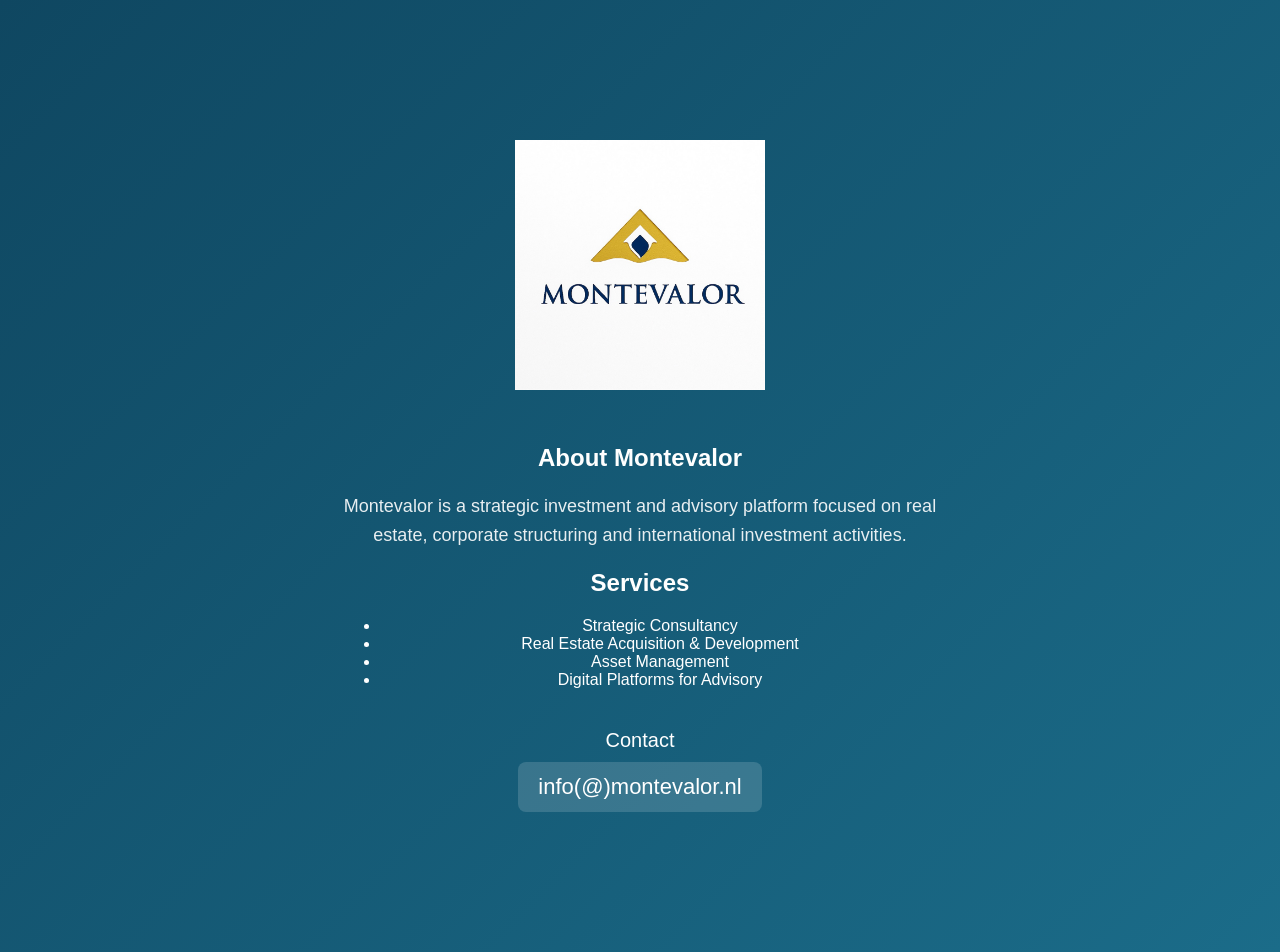
==== index.html @ 17406dfd "Update website content" ====
<!DOCTYPE html>
<html lang="nl">
<head>
    <meta charset="UTF-8">
    <title>Montevalor</title>
    <style>
        body {
            margin: 0;
            padding: 0;
            font-family: "Aptos", Arial, sans-serif;
            background: linear-gradient(135deg, #0F4761, #1B6C89);
            color: white;
            text-align: center;
        }

        .container {
            max-width: 600px;
            margin: 120px auto;
            padding: 20px;
        }

        img {
            max-width: 250px;
            height: auto;
            margin-bottom: 30px;
        }

        h1 {
            font-size: 34px;
            margin-bottom: 10px;
            letter-spacing: 1px;
            font-weight: 300;
        }

        p {
            font-size: 18px;
            line-height: 1.6;
            opacity: 0.9;
        }

        .contact {
            margin-top: 40px;
            font-size: 20px;
            font-weight: 500;
        }

        .email-box {
            margin-top: 10px;
            font-size: 22px;
            background: rgba(255,255,255,0.15);
            padding: 12px 20px;
            display: inline-block;
            border-radius: 8px;
        }

        @media (max-width: 500px) {
            .container { margin: 60px 20px; }
            h1 { font-size: 26px; }
            p { font-size: 16px; }
        }
    </style>
</head>
<body>

    <div class="container">

        <!-- Logo -->
        <img src="logo.jpg" alt="Montevalor logo">

        <!-- Titel -->
        <h2>About Montevalor</h2>
<p>
Montevalor is a strategic investment and advisory platform focused on
real estate, corporate structuring and international investment activities.
</p>

<h2>Services</h2>
<ul>
<li>Strategic Consultancy</li>
<li>Real Estate Acquisition & Development</li>
<li>Asset Management</li>
<li>Digital Platforms for Advisory</li>
</ul>
        <!-- Contact -->
        <div class="contact">Contact</div>
        <div class="email-box">info(@)montevalor.nl</div>

    </div>

</body>
</html>
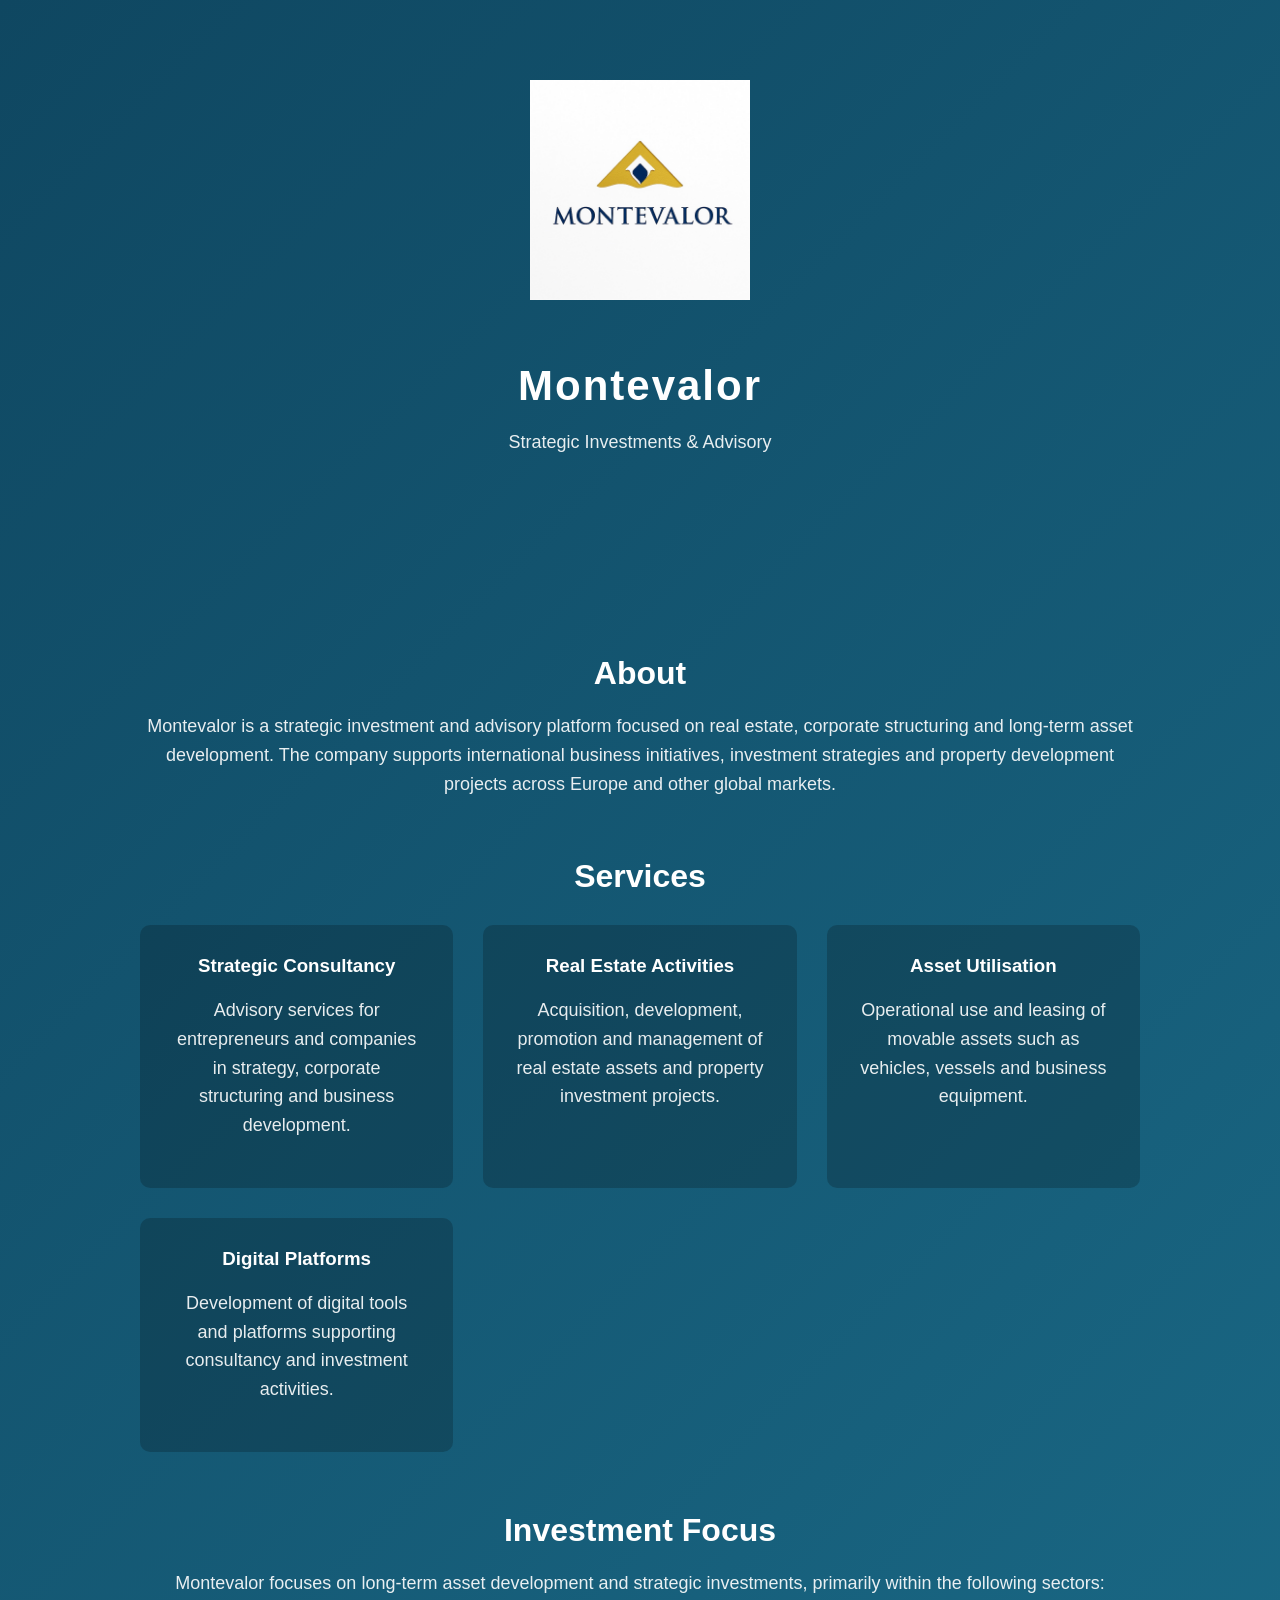
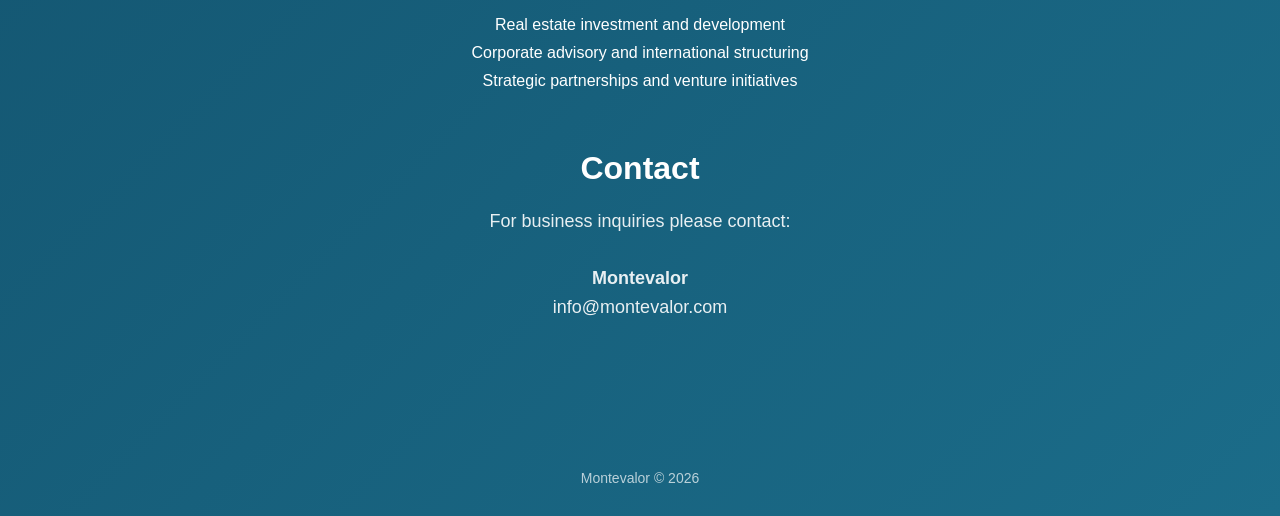
==== commit 7f87f777: "Update new index" ====
--- a/index.html
+++ b/index.html
@@ -1,94 +1,220 @@
 <!DOCTYPE html>
-<html lang="nl">
+<html lang="en">
+
 <head>
-    <meta charset="UTF-8">
-    <title>Montevalor</title>
-    <style>
-        body {
-            margin: 0;
-            padding: 0;
-            font-family: "Aptos", Arial, sans-serif;
-            background: linear-gradient(135deg, #0F4761, #1B6C89);
-            color: white;
-            text-align: center;
-        }
-
-        .container {
-            max-width: 600px;
-            margin: 120px auto;
-            padding: 20px;
-        }
-
-        img {
-            max-width: 250px;
-            height: auto;
-            margin-bottom: 30px;
-        }
-
-        h1 {
-            font-size: 34px;
-            margin-bottom: 10px;
-            letter-spacing: 1px;
-            font-weight: 300;
-        }
-
-        p {
-            font-size: 18px;
-            line-height: 1.6;
-            opacity: 0.9;
-        }
-
-        .contact {
-            margin-top: 40px;
-            font-size: 20px;
-            font-weight: 500;
-        }
-
-        .email-box {
-            margin-top: 10px;
-            font-size: 22px;
-            background: rgba(255,255,255,0.15);
-            padding: 12px 20px;
-            display: inline-block;
-            border-radius: 8px;
-        }
-
-        @media (max-width: 500px) {
-            .container { margin: 60px 20px; }
-            h1 { font-size: 26px; }
-            p { font-size: 16px; }
-        }
-    </style>
+
+<meta charset="UTF-8">
+<meta name="viewport" content="width=device-width, initial-scale=1.0">
+
+<title>Montevalor</title>
+
+<style>
+
+body{
+margin:0;
+font-family:Arial, Helvetica, sans-serif;
+background:linear-gradient(135deg,#0f4761,#1B6C89);
+color:white;
+text-align:center;
+}
+
+header{
+padding:80px 20px;
+}
+
+.logo{
+max-width:220px;
+height:auto;
+margin-bottom:30px;
+}
+
+.container{
+max-width:1000px;
+margin:auto;
+padding:40px 20px;
+}
+
+h1{
+font-size:42px;
+margin-bottom:10px;
+letter-spacing:2px;
+}
+
+h2{
+margin-top:60px;
+margin-bottom:20px;
+font-size:32px;
+color:#ffffff;
+}
+
+p{
+font-size:18px;
+line-height:1.6;
+opacity:0.9;
+}
+
+.services{
+display:grid;
+grid-template-columns:repeat(auto-fit,minmax(250px,1fr));
+gap:30px;
+margin-top:30px;
+}
+
+.card{
+background:rgba(0,0,0,0.2);
+padding:30px;
+border-radius:10px;
+}
+
+.card h3{
+margin-top:0;
+}
+
+ul{
+list-style:none;
+padding:0;
+}
+
+li{
+margin-bottom:10px;
+}
+
+footer{
+margin-top:60px;
+padding:30px;
+font-size:14px;
+opacity:0.7;
+}
+
+</style>
+
 </head>
+
 <body>
 
-    <div class="container">
-
-        <!-- Logo -->
-        <img src="logo.jpg" alt="Montevalor logo">
-
-        <!-- Titel -->
-        <h2>About Montevalor</h2>
-<p>
+
+<header>
+
+<img src="logo.jpg" alt="Montevalor strategic investment advisory logo" class="logo">
+
+<h1>Montevalor</h1>
+
+<p>
+Strategic Investments & Advisory
+</p>
+
+</header>
+
+
+
+<div class="container">
+
+
+<h2>About</h2>
+
+<p>
+
 Montevalor is a strategic investment and advisory platform focused on
-real estate, corporate structuring and international investment activities.
-</p>
+real estate, corporate structuring and long-term asset development.
+
+The company supports international business initiatives,
+investment strategies and property development projects
+across Europe and other global markets.
+
+</p>
+
+
 
 <h2>Services</h2>
+
+<div class="services">
+
+<div class="card">
+<h3>Strategic Consultancy</h3>
+<p>
+Advisory services for entrepreneurs and companies
+in strategy, corporate structuring and business development.
+</p>
+</div>
+
+<div class="card">
+<h3>Real Estate Activities</h3>
+<p>
+Acquisition, development, promotion and management
+of real estate assets and property investment projects.
+</p>
+</div>
+
+<div class="card">
+<h3>Asset Utilisation</h3>
+<p>
+Operational use and leasing of movable assets such as
+vehicles, vessels and business equipment.
+</p>
+</div>
+
+<div class="card">
+<h3>Digital Platforms</h3>
+<p>
+Development of digital tools and platforms supporting
+consultancy and investment activities.
+</p>
+</div>
+
+</div>
+
+
+
+<h2>Investment Focus</h2>
+
+<p>
+Montevalor focuses on long-term asset development and strategic investments,
+primarily within the following sectors:
+</p>
+
 <ul>
-<li>Strategic Consultancy</li>
-<li>Real Estate Acquisition & Development</li>
-<li>Asset Management</li>
-<li>Digital Platforms for Advisory</li>
+
+<li>Real estate investment and development</li>
+
+<li>Corporate advisory and international structuring</li>
+
+<li>Strategic partnerships and venture initiatives</li>
+
 </ul>
-        <!-- Contact -->
-        <div class="contact">Contact</div>
-        <div class="email-box">info(@)montevalor.nl</div>
-
-    </div>
+
+
+
+<h2>Contact</h2>
+
+<p>
+
+For business inquiries please contact:
+
+<br><br>
+
+<strong>Montevalor</strong>
+
+<br>
+
+info@montevalor.com
+
+</p>
+
+
+</div>
+
+
+<footer>
+
+Montevalor © 2026
+
+</footer>
+
 
 </body>
+
 </html>
 
 
 
+
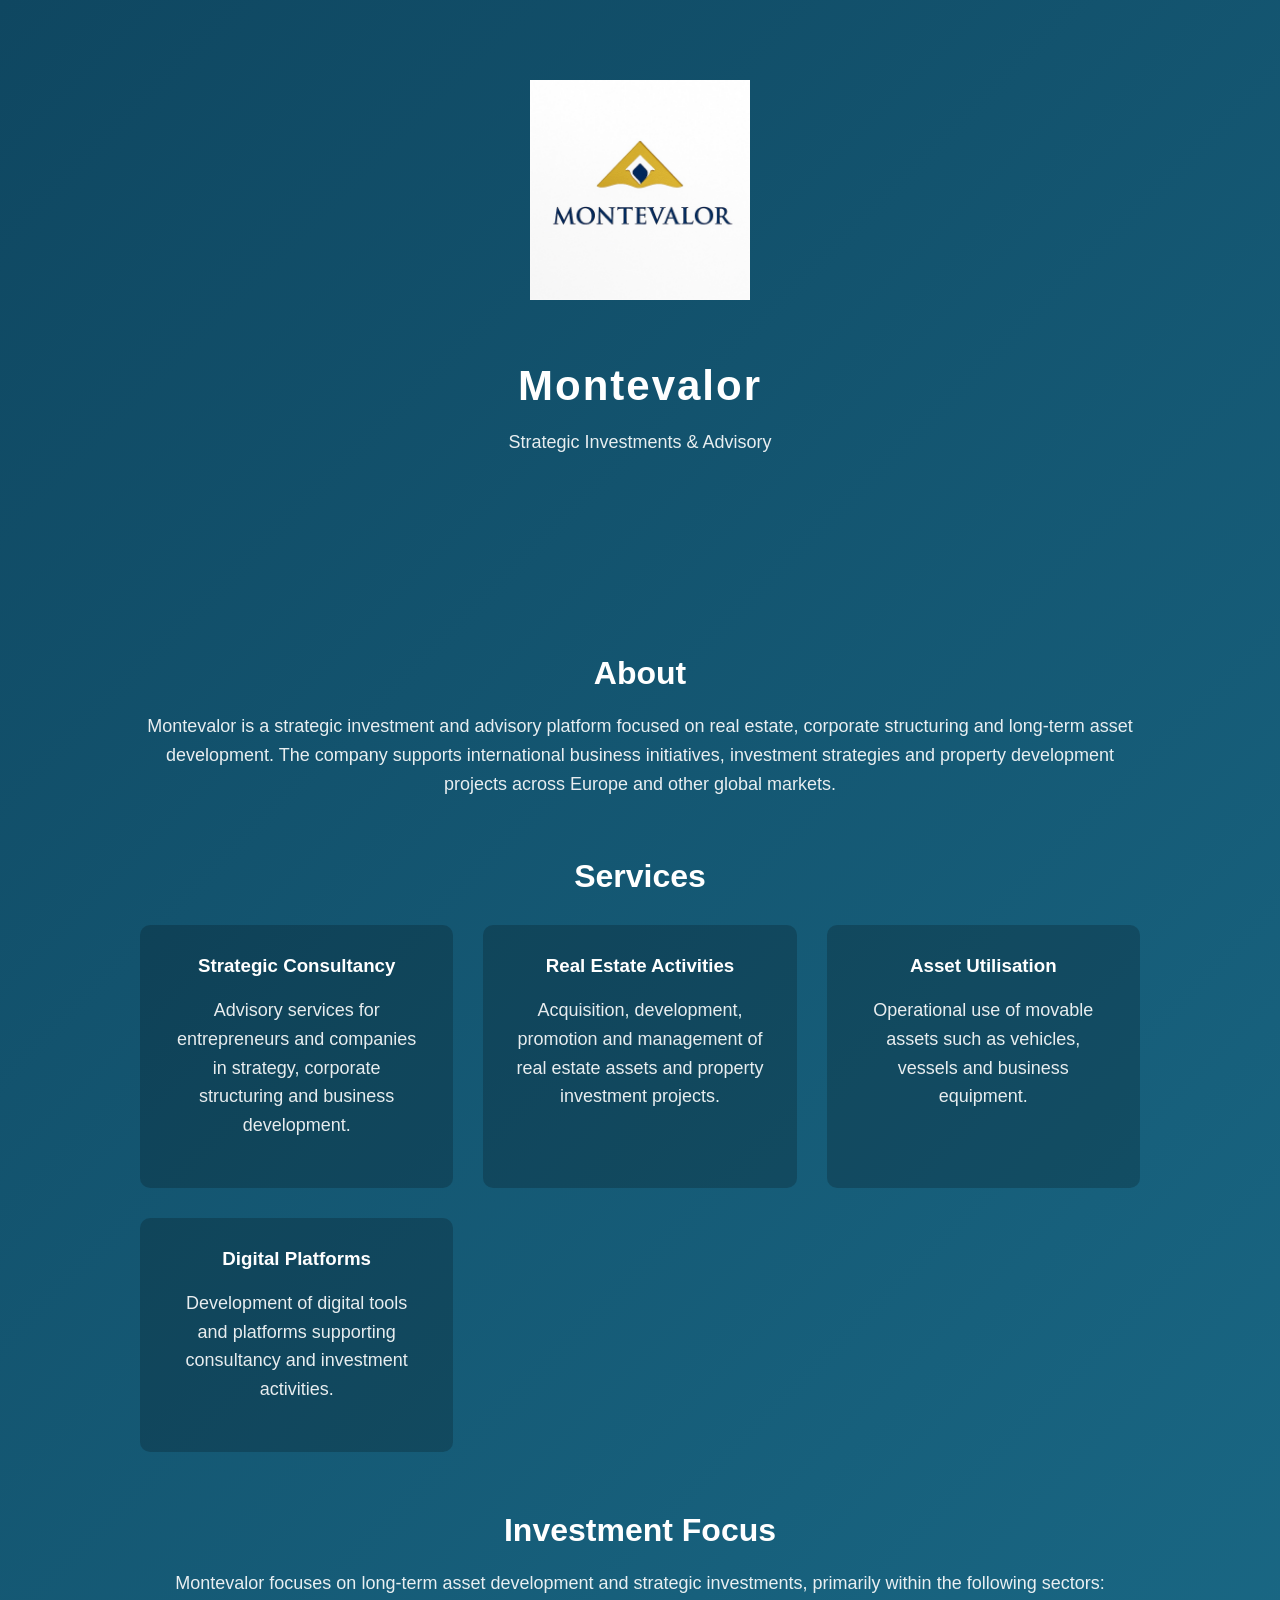
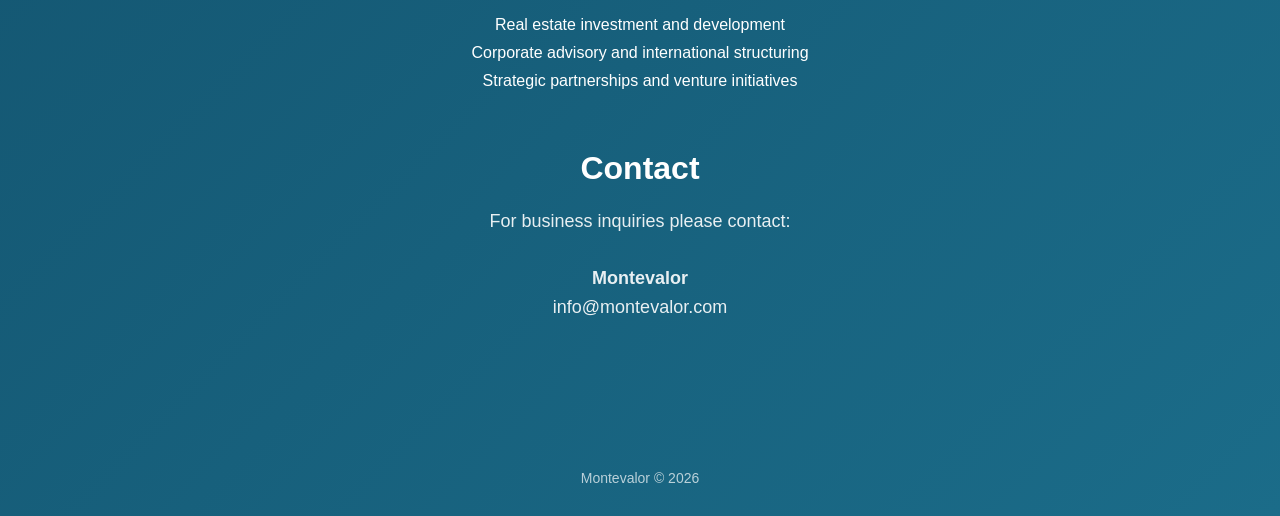
==== commit f2dbee0c: "Update index.html" ====
--- a/index.html
+++ b/index.html
@@ -148,7 +148,7 @@
 <div class="card">
 <h3>Asset Utilisation</h3>
 <p>
-Operational use and leasing of movable assets such as
+Operational use of movable assets such as
 vehicles, vessels and business equipment.
 </p>
 </div>
@@ -218,3 +218,4 @@
 
 
 
+
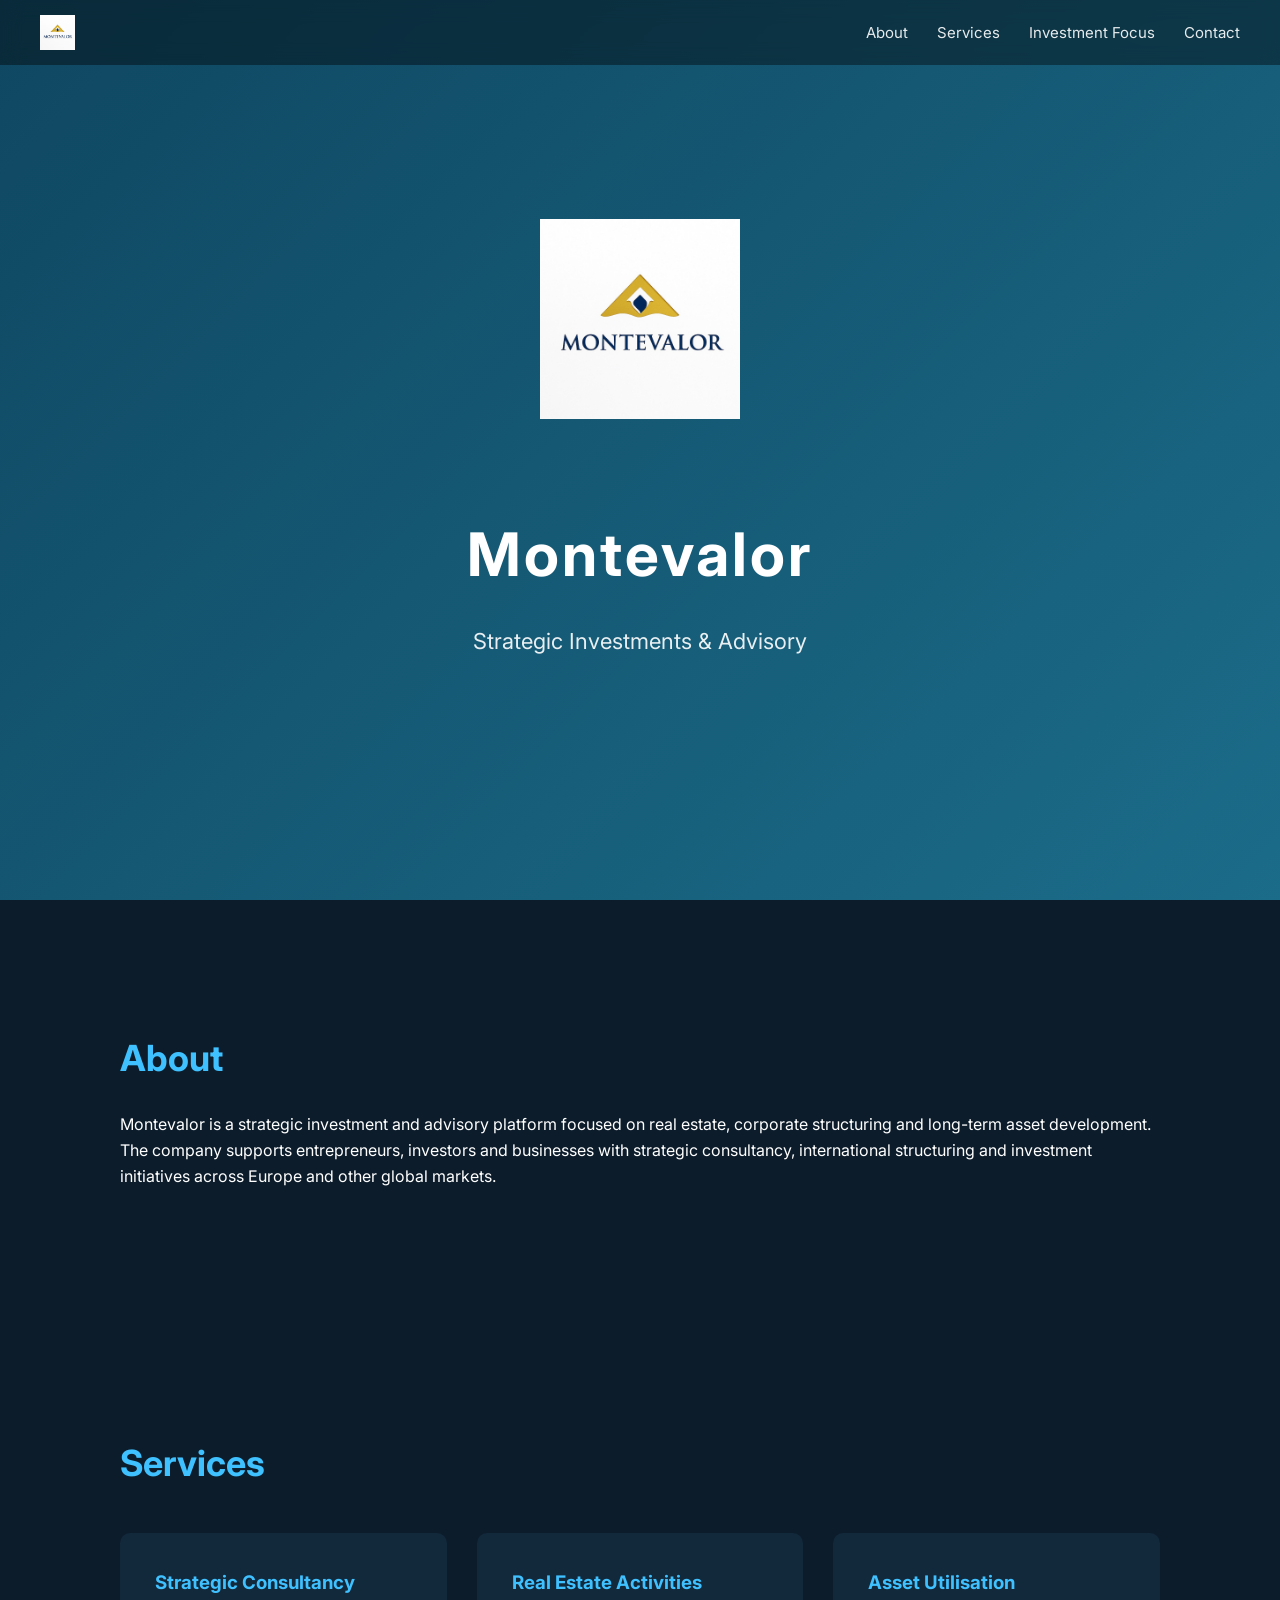
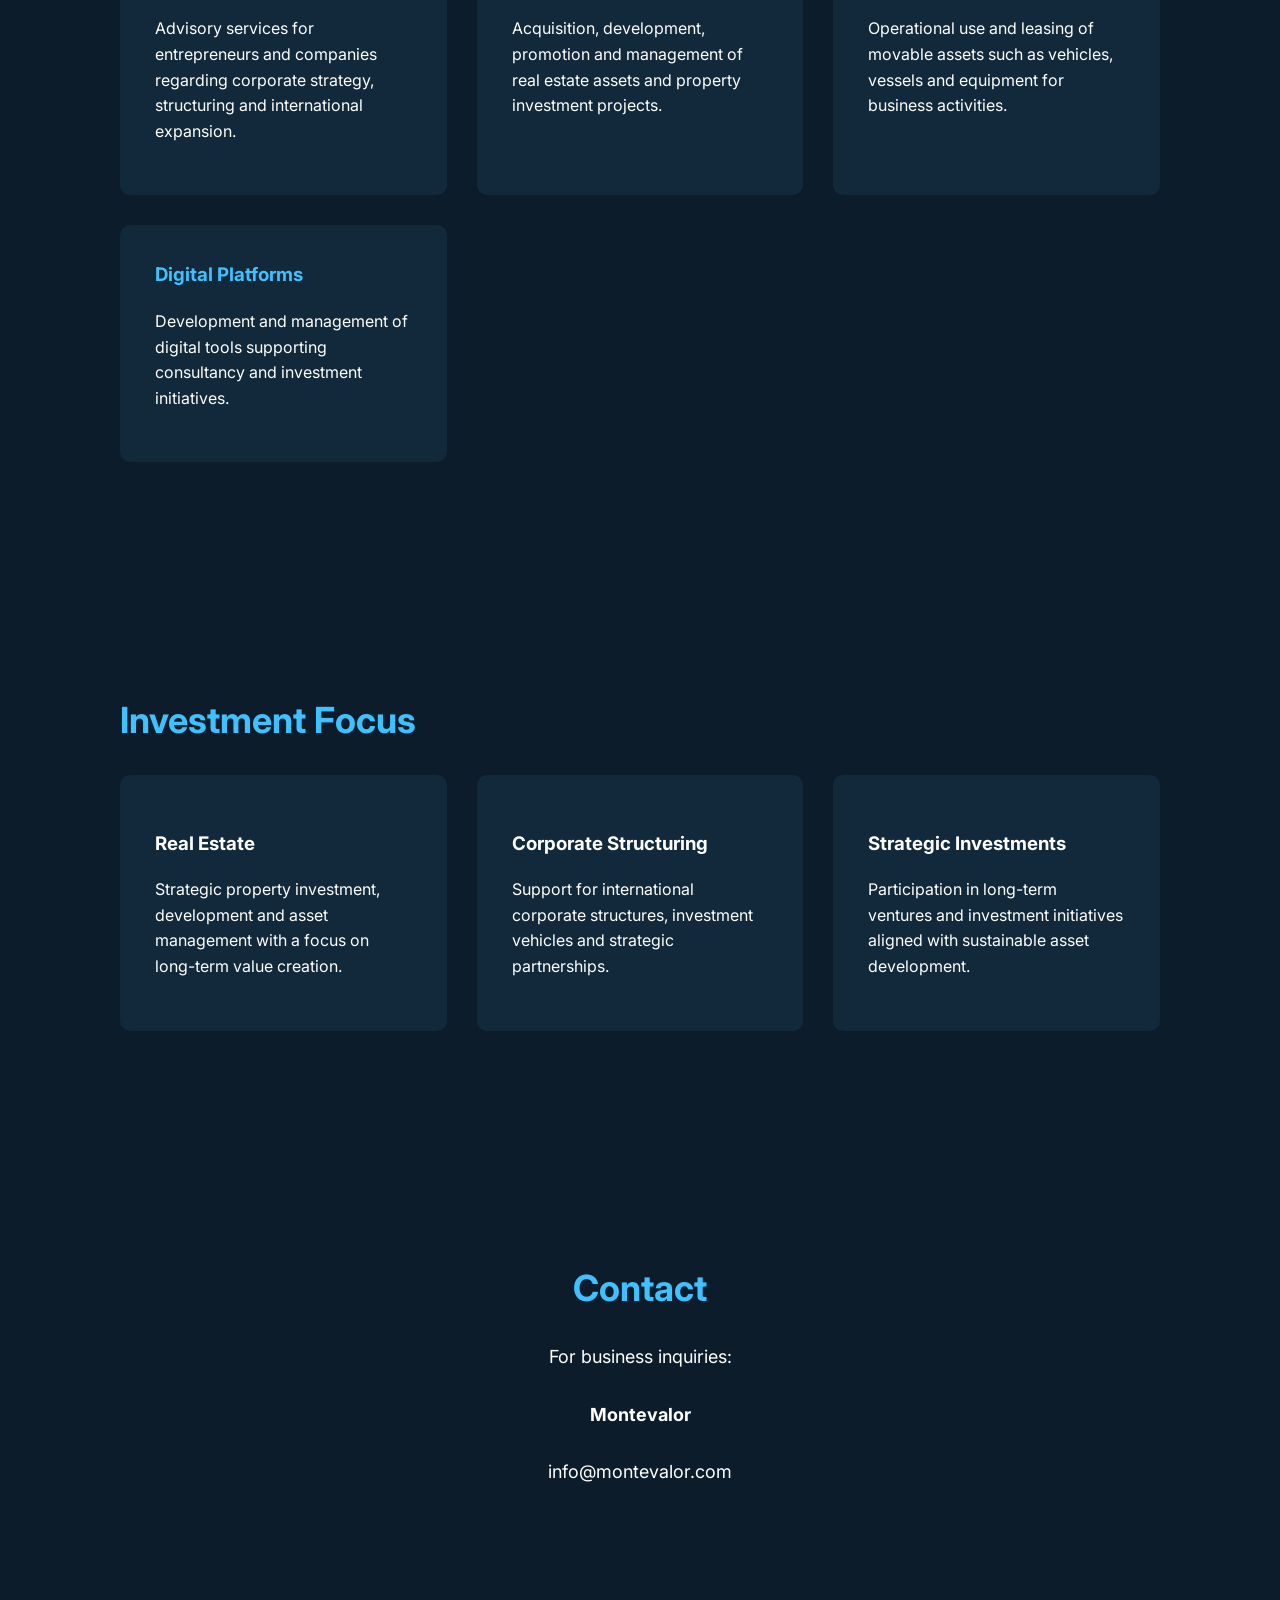
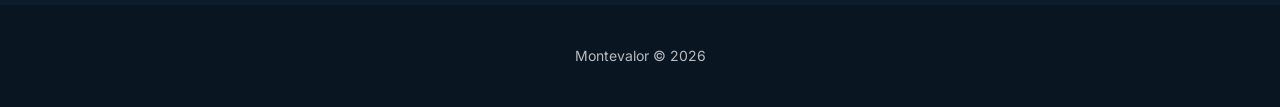
==== commit 006257ef: "Update index.html" ====
--- a/index.html
+++ b/index.html
@@ -1,3 +1,4 @@
+<!DOCTYPE html>
 <!DOCTYPE html>
 <html lang="en">
 
@@ -8,84 +9,137 @@
 
 <title>Montevalor</title>
 
+<link href="https://fonts.googleapis.com/css2?family=Inter:wght@300;400;600&display=swap" rel="stylesheet">
+
 <style>
+
+*{
+box-sizing:border-box;
+}
 
 body{
 margin:0;
-font-family:Arial, Helvetica, sans-serif;
+font-family:'Inter',sans-serif;
+background:#0c1c2b;
+color:white;
+line-height:1.6;
+}
+
+nav{
+position:fixed;
+width:100%;
+background:rgba(0,0,0,0.4);
+backdrop-filter:blur(10px);
+padding:15px 40px;
+display:flex;
+justify-content:space-between;
+align-items:center;
+z-index:10;
+}
+
+nav a{
+color:white;
+text-decoration:none;
+margin-left:25px;
+font-size:15px;
+opacity:0.9;
+}
+
+nav a:hover{
+opacity:1;
+}
+
+.logo-nav{
+height:35px;
+}
+
+.hero{
+height:100vh;
+display:flex;
+align-items:center;
+justify-content:center;
+text-align:center;
+padding:40px;
 background:linear-gradient(135deg,#0f4761,#1B6C89);
-color:white;
-text-align:center;
-}
-
-header{
-padding:80px 20px;
-}
-
-.logo{
-max-width:220px;
-height:auto;
-margin-bottom:30px;
+}
+
+.hero h1{
+font-size:60px;
+margin-bottom:15px;
+letter-spacing:3px;
+}
+
+.hero p{
+font-size:22px;
+opacity:0.9;
 }
 
 .container{
-max-width:1000px;
+max-width:1100px;
 margin:auto;
-padding:40px 20px;
-}
-
-h1{
-font-size:42px;
-margin-bottom:10px;
-letter-spacing:2px;
+padding:100px 30px;
 }
 
 h2{
-margin-top:60px;
-margin-bottom:20px;
-font-size:32px;
-color:#ffffff;
-}
-
-p{
-font-size:18px;
-line-height:1.6;
-opacity:0.9;
+font-size:36px;
+margin-bottom:25px;
+color:#3fc1ff;
 }
 
 .services{
 display:grid;
 grid-template-columns:repeat(auto-fit,minmax(250px,1fr));
 gap:30px;
-margin-top:30px;
+margin-top:40px;
 }
 
 .card{
-background:rgba(0,0,0,0.2);
-padding:30px;
+background:#12283b;
+padding:35px;
 border-radius:10px;
+transition:0.3s;
+}
+
+.card:hover{
+transform:translateY(-5px);
+background:#16344c;
 }
 
 .card h3{
 margin-top:0;
-}
-
-ul{
-list-style:none;
-padding:0;
-}
-
-li{
-margin-bottom:10px;
+color:#3fc1ff;
+}
+
+.focus{
+display:grid;
+grid-template-columns:repeat(auto-fit,minmax(300px,1fr));
+gap:30px;
+}
+
+.focus-box{
+background:#12283b;
+padding:35px;
+border-radius:10px;
 }
 
 footer{
-margin-top:60px;
-padding:30px;
+background:#08131c;
+text-align:center;
+padding:40px;
 font-size:14px;
 opacity:0.7;
 }
 
+.contact{
+text-align:center;
+font-size:18px;
+}
+
+.logo-center{
+max-width:200px;
+margin-bottom:30px;
+}
+
 </style>
 
 </head>
@@ -93,37 +147,60 @@
 <body>
 
 
-<header>
-
-<img src="logo.jpg" alt="Montevalor strategic investment advisory logo" class="logo">
+
+<nav>
+
+<img src="logo.jpg" class="logo-nav">
+
+<div>
+
+<a href="#about">About</a>
+<a href="#services">Services</a>
+<a href="#focus">Investment Focus</a>
+<a href="#contact">Contact</a>
+
+</div>
+
+</nav>
+
+
+
+<section class="hero">
+
+<div>
+
+<img src="logo.jpg" alt="Montevalor logo" class="logo-center">
 
 <h1>Montevalor</h1>
 
-<p>
-Strategic Investments & Advisory
-</p>
-
-</header>
-
-
-
-<div class="container">
-
+<p>Strategic Investments & Advisory</p>
+
+</div>
+
+</section>
+
+
+
+<section id="about" class="container">
 
 <h2>About</h2>
 
 <p>
 
-Montevalor is a strategic investment and advisory platform focused on
-real estate, corporate structuring and long-term asset development.
-
-The company supports international business initiatives,
-investment strategies and property development projects
-across Europe and other global markets.
-
-</p>
-
-
+Montevalor is a strategic investment and advisory platform focused on real estate,
+corporate structuring and long-term asset development.
+
+The company supports entrepreneurs, investors and businesses with strategic
+consultancy, international structuring and investment initiatives across Europe
+and other global markets.
+
+</p>
+
+</section>
+
+
+
+<section id="services" class="container">
 
 <h2>Services</h2>
 
@@ -132,8 +209,8 @@
 <div class="card">
 <h3>Strategic Consultancy</h3>
 <p>
-Advisory services for entrepreneurs and companies
-in strategy, corporate structuring and business development.
+Advisory services for entrepreneurs and companies regarding
+corporate strategy, structuring and international expansion.
 </p>
 </div>
 
@@ -148,60 +225,81 @@
 <div class="card">
 <h3>Asset Utilisation</h3>
 <p>
-Operational use of movable assets such as
-vehicles, vessels and business equipment.
+Operational use and leasing of movable assets such as
+vehicles, vessels and equipment for business activities.
 </p>
 </div>
 
 <div class="card">
 <h3>Digital Platforms</h3>
 <p>
-Development of digital tools and platforms supporting
-consultancy and investment activities.
-</p>
-</div>
-
-</div>
-
-
+Development and management of digital tools supporting
+consultancy and investment initiatives.
+</p>
+</div>
+
+</div>
+
+</section>
+
+
+
+<section id="focus" class="container">
 
 <h2>Investment Focus</h2>
 
-<p>
-Montevalor focuses on long-term asset development and strategic investments,
-primarily within the following sectors:
-</p>
-
-<ul>
-
-<li>Real estate investment and development</li>
-
-<li>Corporate advisory and international structuring</li>
-
-<li>Strategic partnerships and venture initiatives</li>
-
-</ul>
-
-
+<div class="focus">
+
+<div class="focus-box">
+<h3>Real Estate</h3>
+<p>
+Strategic property investment, development and asset management
+with a focus on long-term value creation.
+</p>
+</div>
+
+<div class="focus-box">
+<h3>Corporate Structuring</h3>
+<p>
+Support for international corporate structures,
+investment vehicles and strategic partnerships.
+</p>
+</div>
+
+<div class="focus-box">
+<h3>Strategic Investments</h3>
+<p>
+Participation in long-term ventures and investment initiatives
+aligned with sustainable asset development.
+</p>
+</div>
+
+</div>
+
+</section>
+
+
+
+<section id="contact" class="container contact">
 
 <h2>Contact</h2>
 
 <p>
 
-For business inquiries please contact:
+For business inquiries:
 
 <br><br>
 
 <strong>Montevalor</strong>
 
-<br>
+<br><br>
 
 info@montevalor.com
 
 </p>
 
-
-</div>
+</section>
+
 
 
 <footer>
@@ -211,11 +309,7 @@
 </footer>
 
 
+
 </body>
 
 </html>
-
-
-
-
-
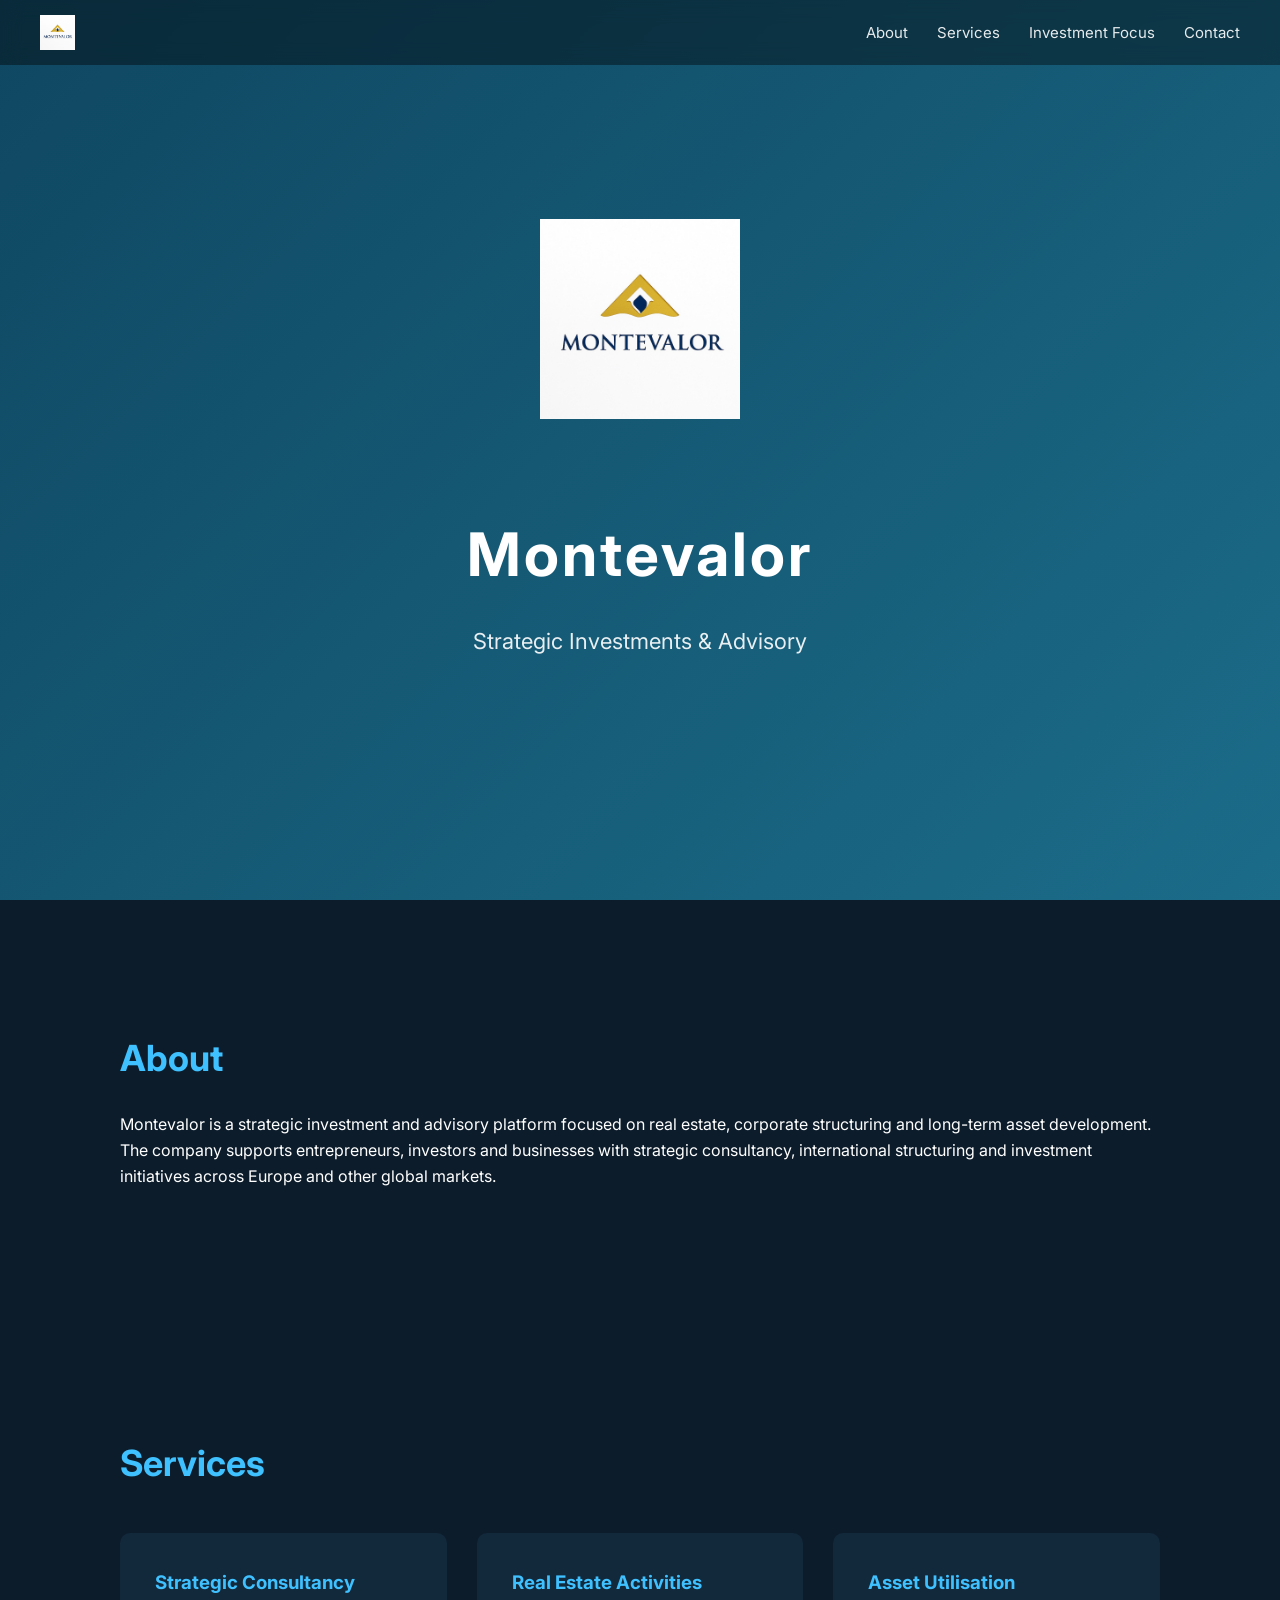
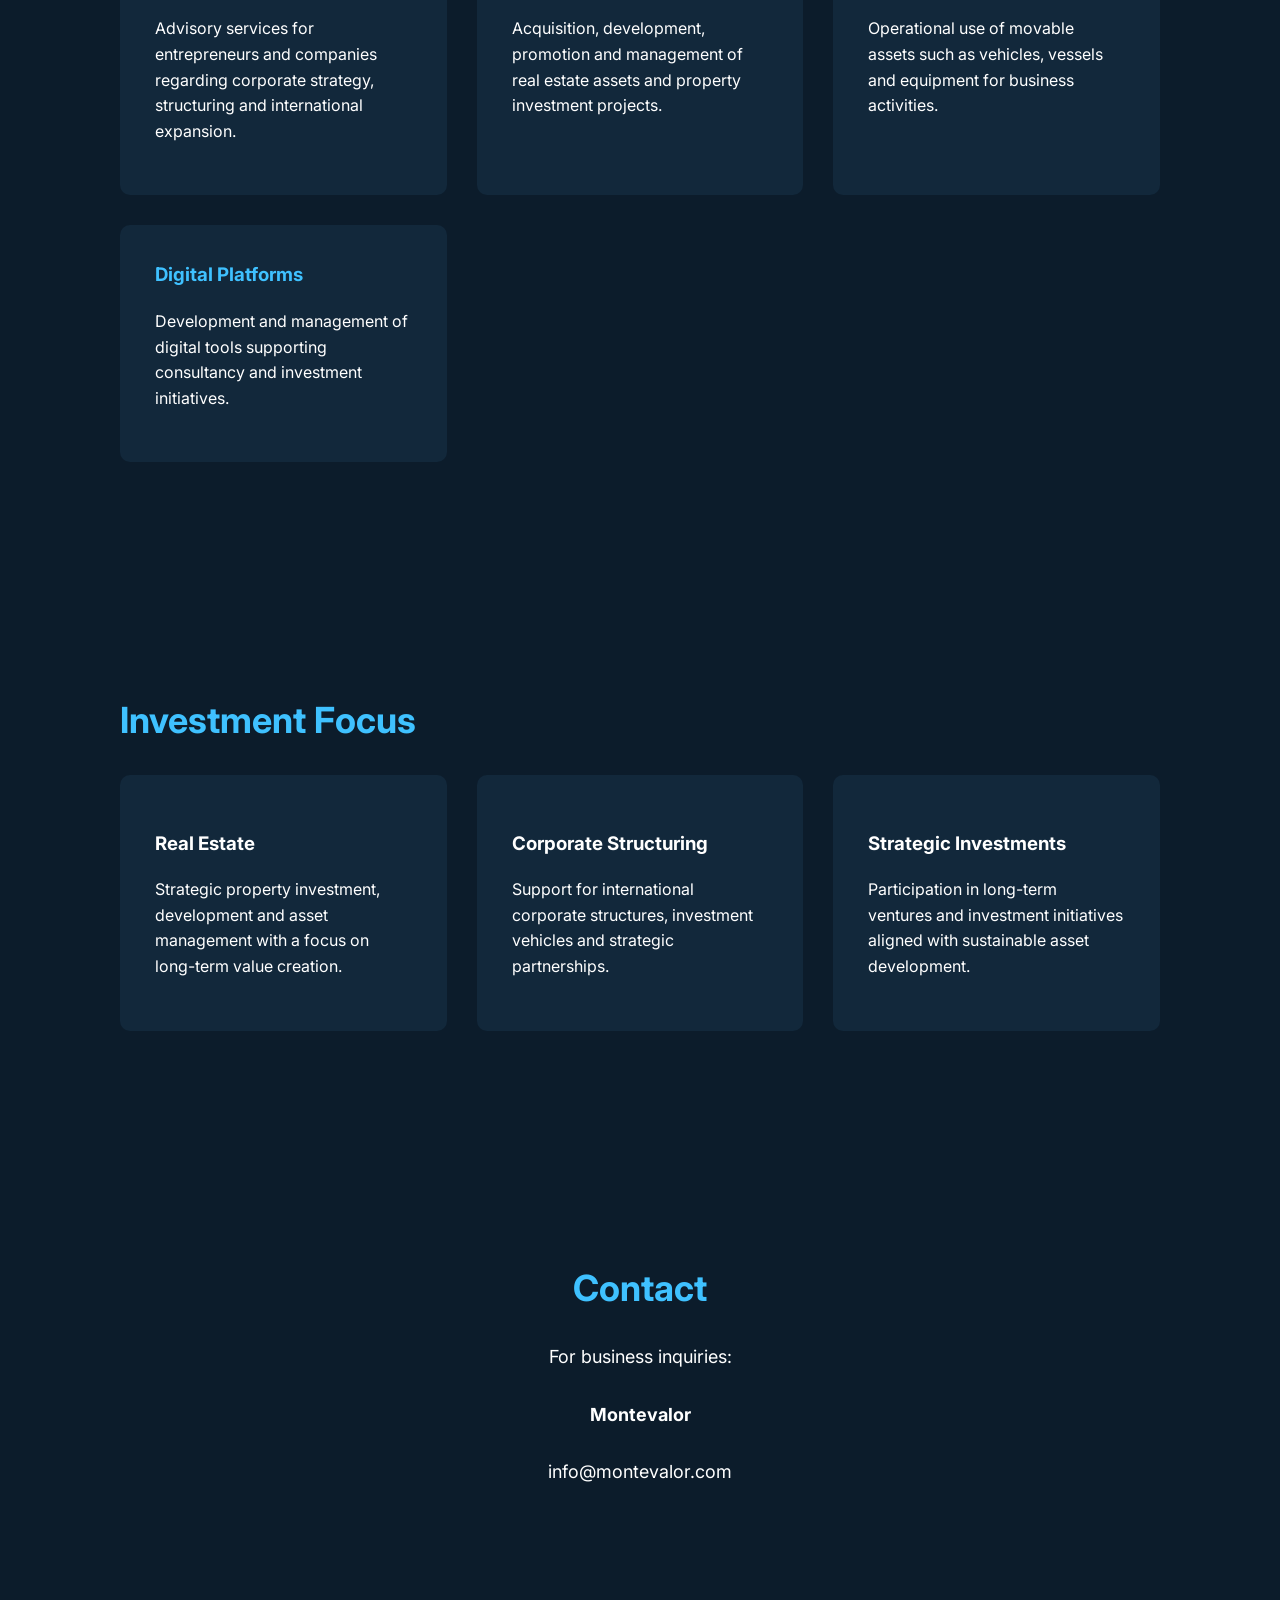
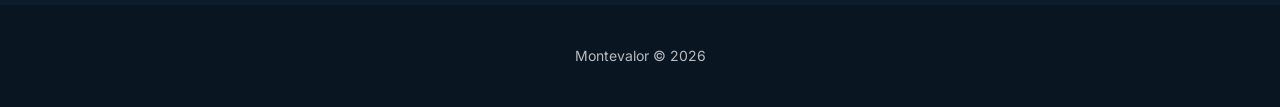
==== commit 3cbca2fe: "Update index.html" ====
--- a/index.html
+++ b/index.html
@@ -225,7 +225,7 @@
 <div class="card">
 <h3>Asset Utilisation</h3>
 <p>
-Operational use and leasing of movable assets such as
+Operational use of movable assets such as
 vehicles, vessels and equipment for business activities.
 </p>
 </div>
@@ -313,3 +313,4 @@
 </body>
 
 </html>
+
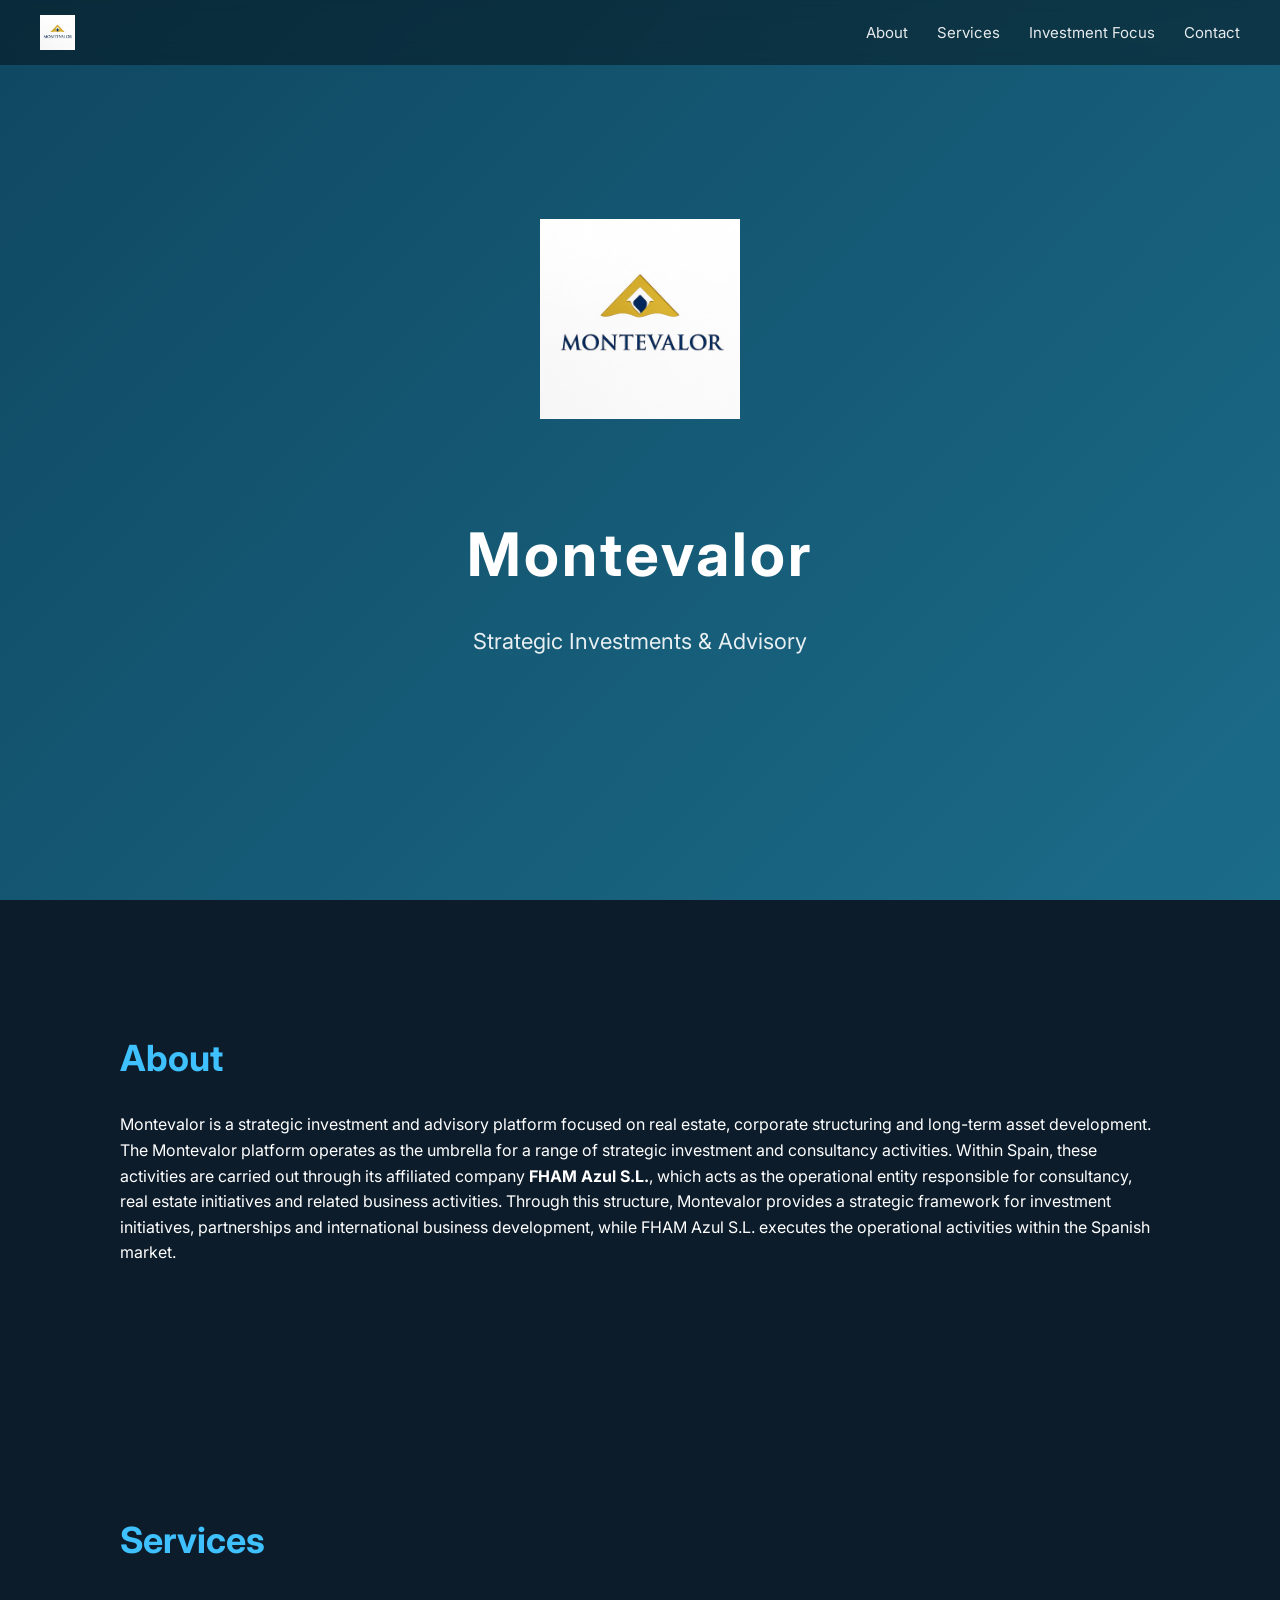
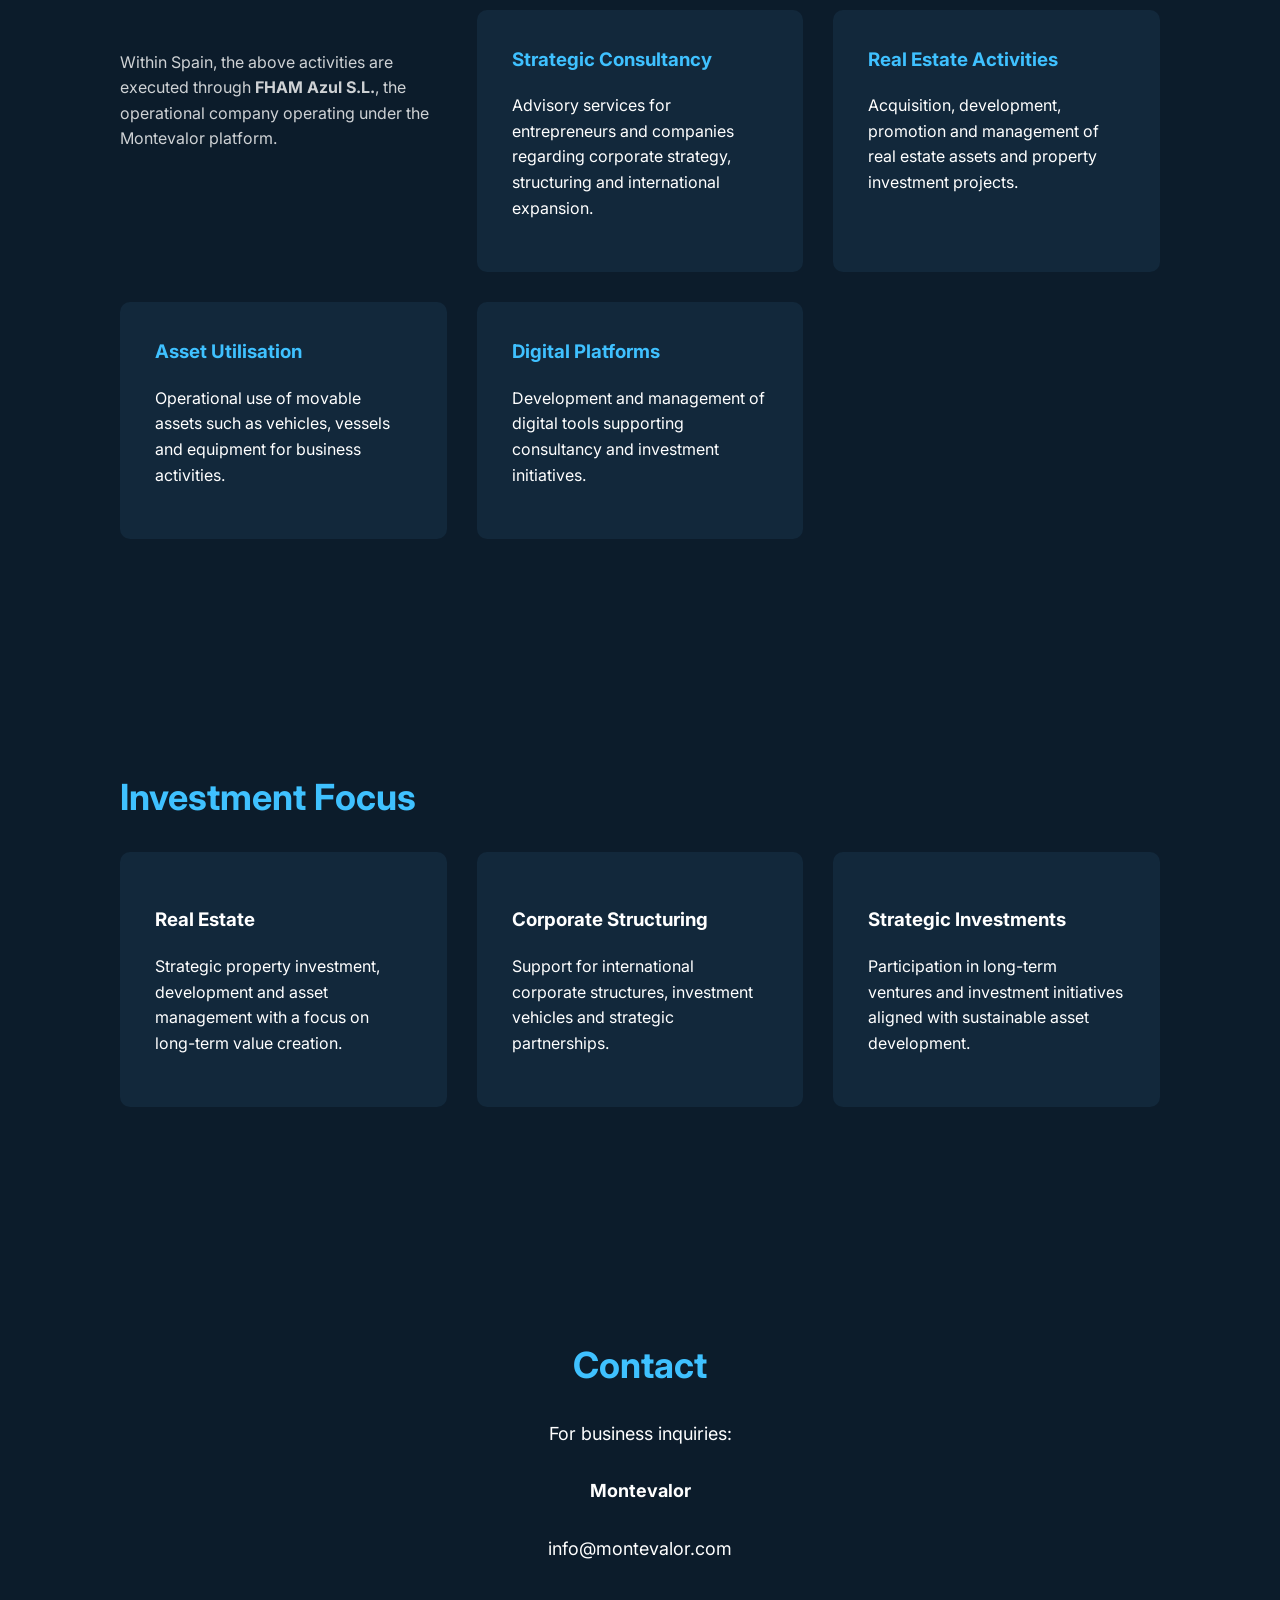
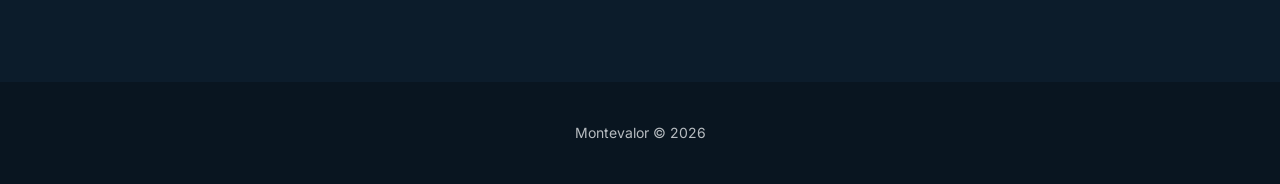
==== commit 0fbc111a: "Update index.html" ====
--- a/index.html
+++ b/index.html
@@ -190,9 +190,15 @@
 Montevalor is a strategic investment and advisory platform focused on real estate,
 corporate structuring and long-term asset development.
 
-The company supports entrepreneurs, investors and businesses with strategic
-consultancy, international structuring and investment initiatives across Europe
-and other global markets.
+The Montevalor platform operates as the umbrella for a range of strategic
+investment and consultancy activities. Within Spain, these activities are
+carried out through its affiliated company <strong>FHAM Azul S.L.</strong>,
+which acts as the operational entity responsible for consultancy,
+real estate initiatives and related business activities.
+
+Through this structure, Montevalor provides a strategic framework for
+investment initiatives, partnerships and international business development,
+while FHAM Azul S.L. executes the operational activities within the Spanish market.
 
 </p>
 
@@ -205,7 +211,13 @@
 <h2>Services</h2>
 
 <div class="services">
-
+<p style="margin-top:40px; opacity:0.8; font-size:16px;">
+
+Within Spain, the above activities are executed through
+<strong>FHAM Azul S.L.</strong>, the operational company operating under
+the Montevalor platform.
+
+</p>
 <div class="card">
 <h3>Strategic Consultancy</h3>
 <p>
@@ -314,3 +326,4 @@
 
 </html>
 
+
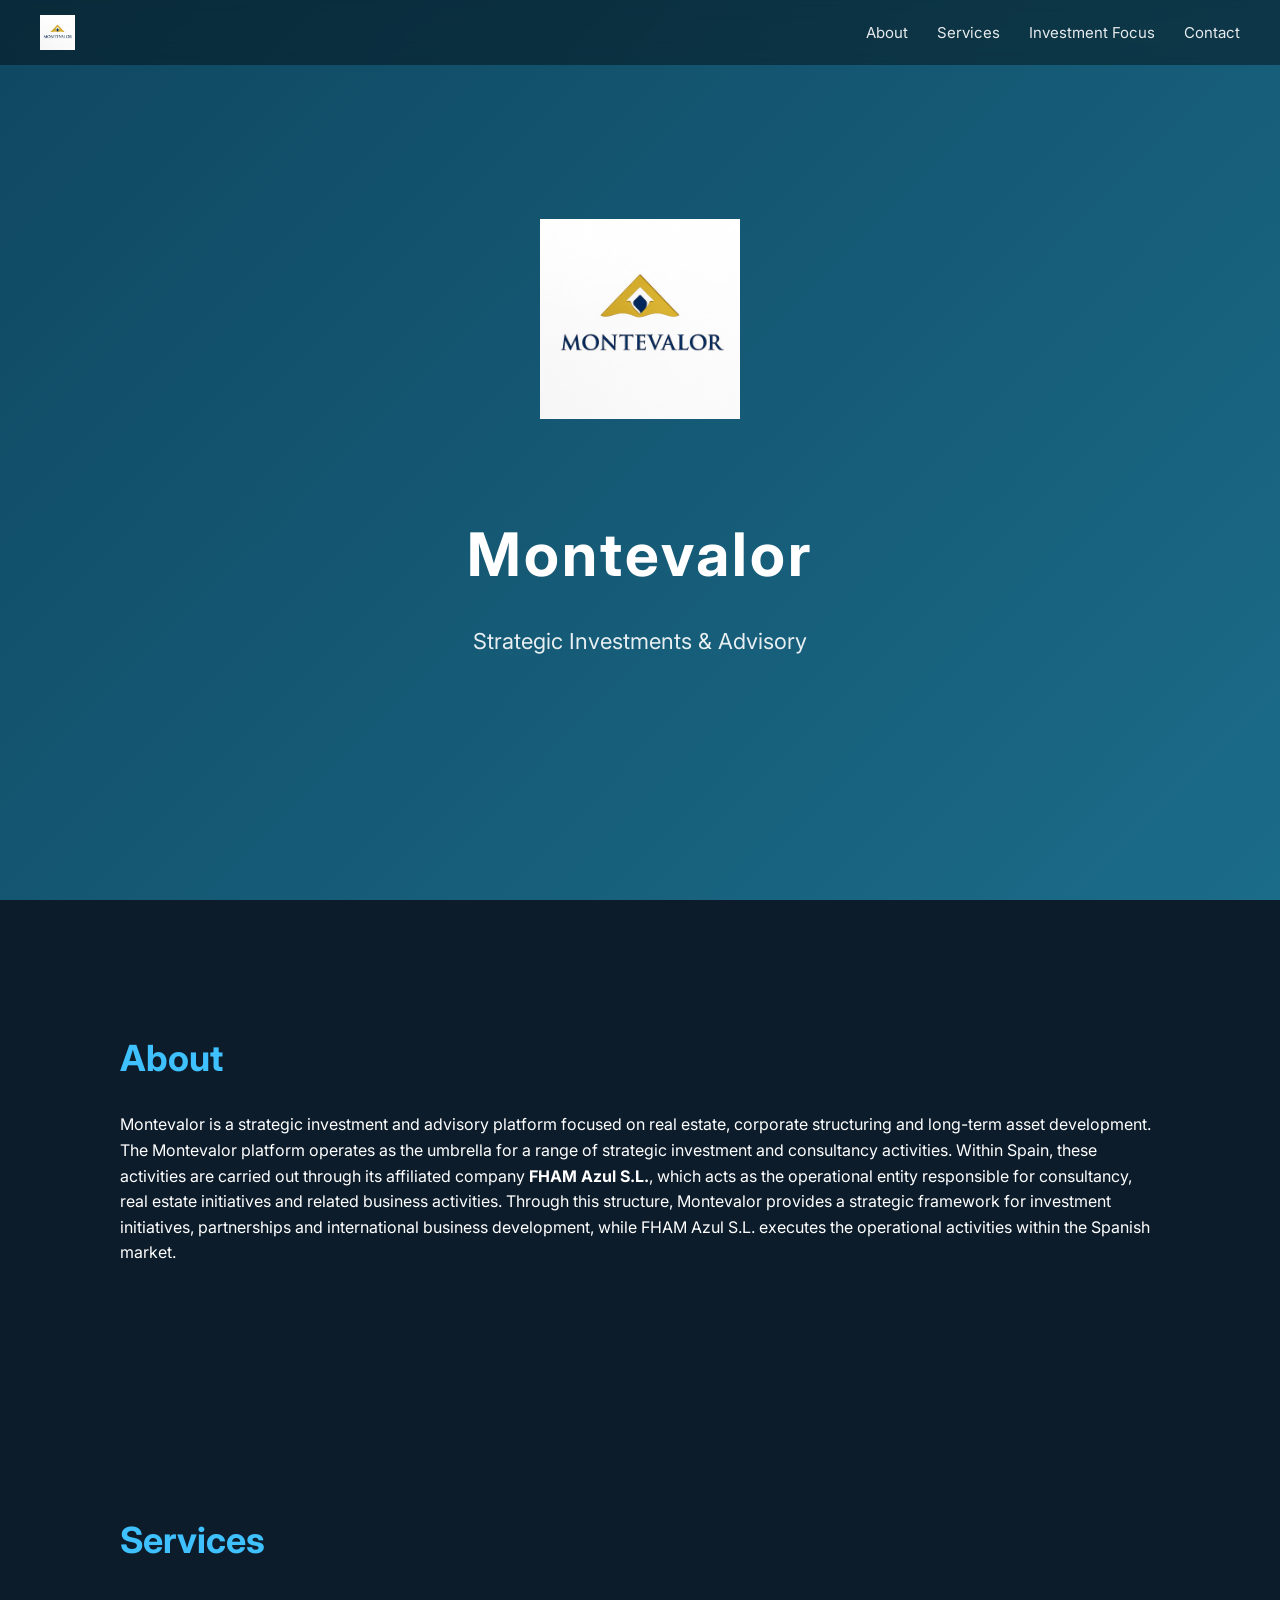
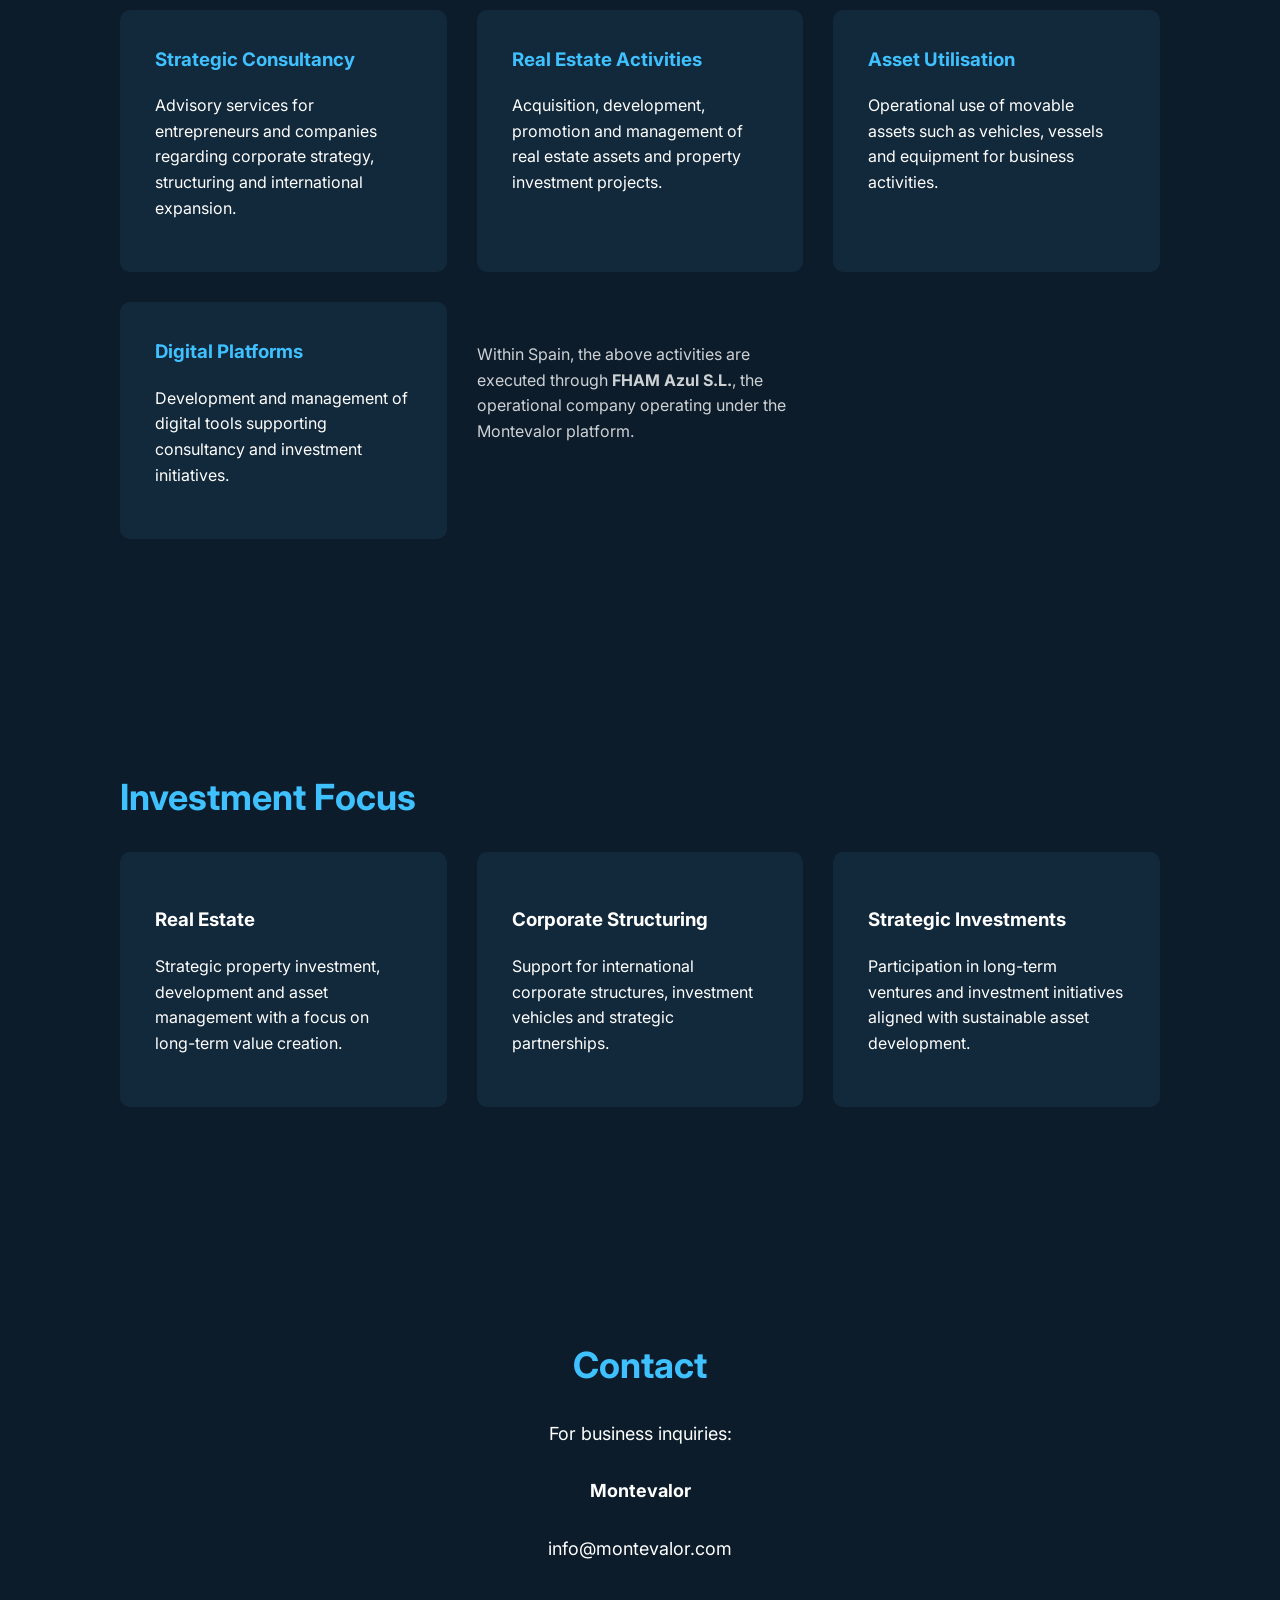
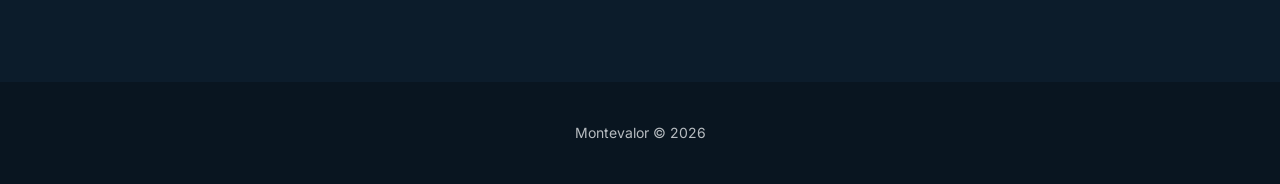
==== commit 75a38327: "Update index.html" ====
--- a/index.html
+++ b/index.html
@@ -211,6 +211,38 @@
 <h2>Services</h2>
 
 <div class="services">
+
+<div class="card">
+<h3>Strategic Consultancy</h3>
+<p>
+Advisory services for entrepreneurs and companies regarding
+corporate strategy, structuring and international expansion.
+</p>
+</div>
+
+<div class="card">
+<h3>Real Estate Activities</h3>
+<p>
+Acquisition, development, promotion and management
+of real estate assets and property investment projects.
+</p>
+</div>
+
+<div class="card">
+<h3>Asset Utilisation</h3>
+<p>
+Operational use of movable assets such as
+vehicles, vessels and equipment for business activities.
+</p>
+</div>
+
+<div class="card">
+<h3>Digital Platforms</h3>
+<p>
+Development and management of digital tools supporting
+consultancy and investment initiatives.
+</p>
+</div>
 <p style="margin-top:40px; opacity:0.8; font-size:16px;">
 
 Within Spain, the above activities are executed through
@@ -218,38 +250,6 @@
 the Montevalor platform.
 
 </p>
-<div class="card">
-<h3>Strategic Consultancy</h3>
-<p>
-Advisory services for entrepreneurs and companies regarding
-corporate strategy, structuring and international expansion.
-</p>
-</div>
-
-<div class="card">
-<h3>Real Estate Activities</h3>
-<p>
-Acquisition, development, promotion and management
-of real estate assets and property investment projects.
-</p>
-</div>
-
-<div class="card">
-<h3>Asset Utilisation</h3>
-<p>
-Operational use of movable assets such as
-vehicles, vessels and equipment for business activities.
-</p>
-</div>
-
-<div class="card">
-<h3>Digital Platforms</h3>
-<p>
-Development and management of digital tools supporting
-consultancy and investment initiatives.
-</p>
-</div>
-
 </div>
 
 </section>
@@ -327,3 +327,4 @@
 </html>
 
 
+
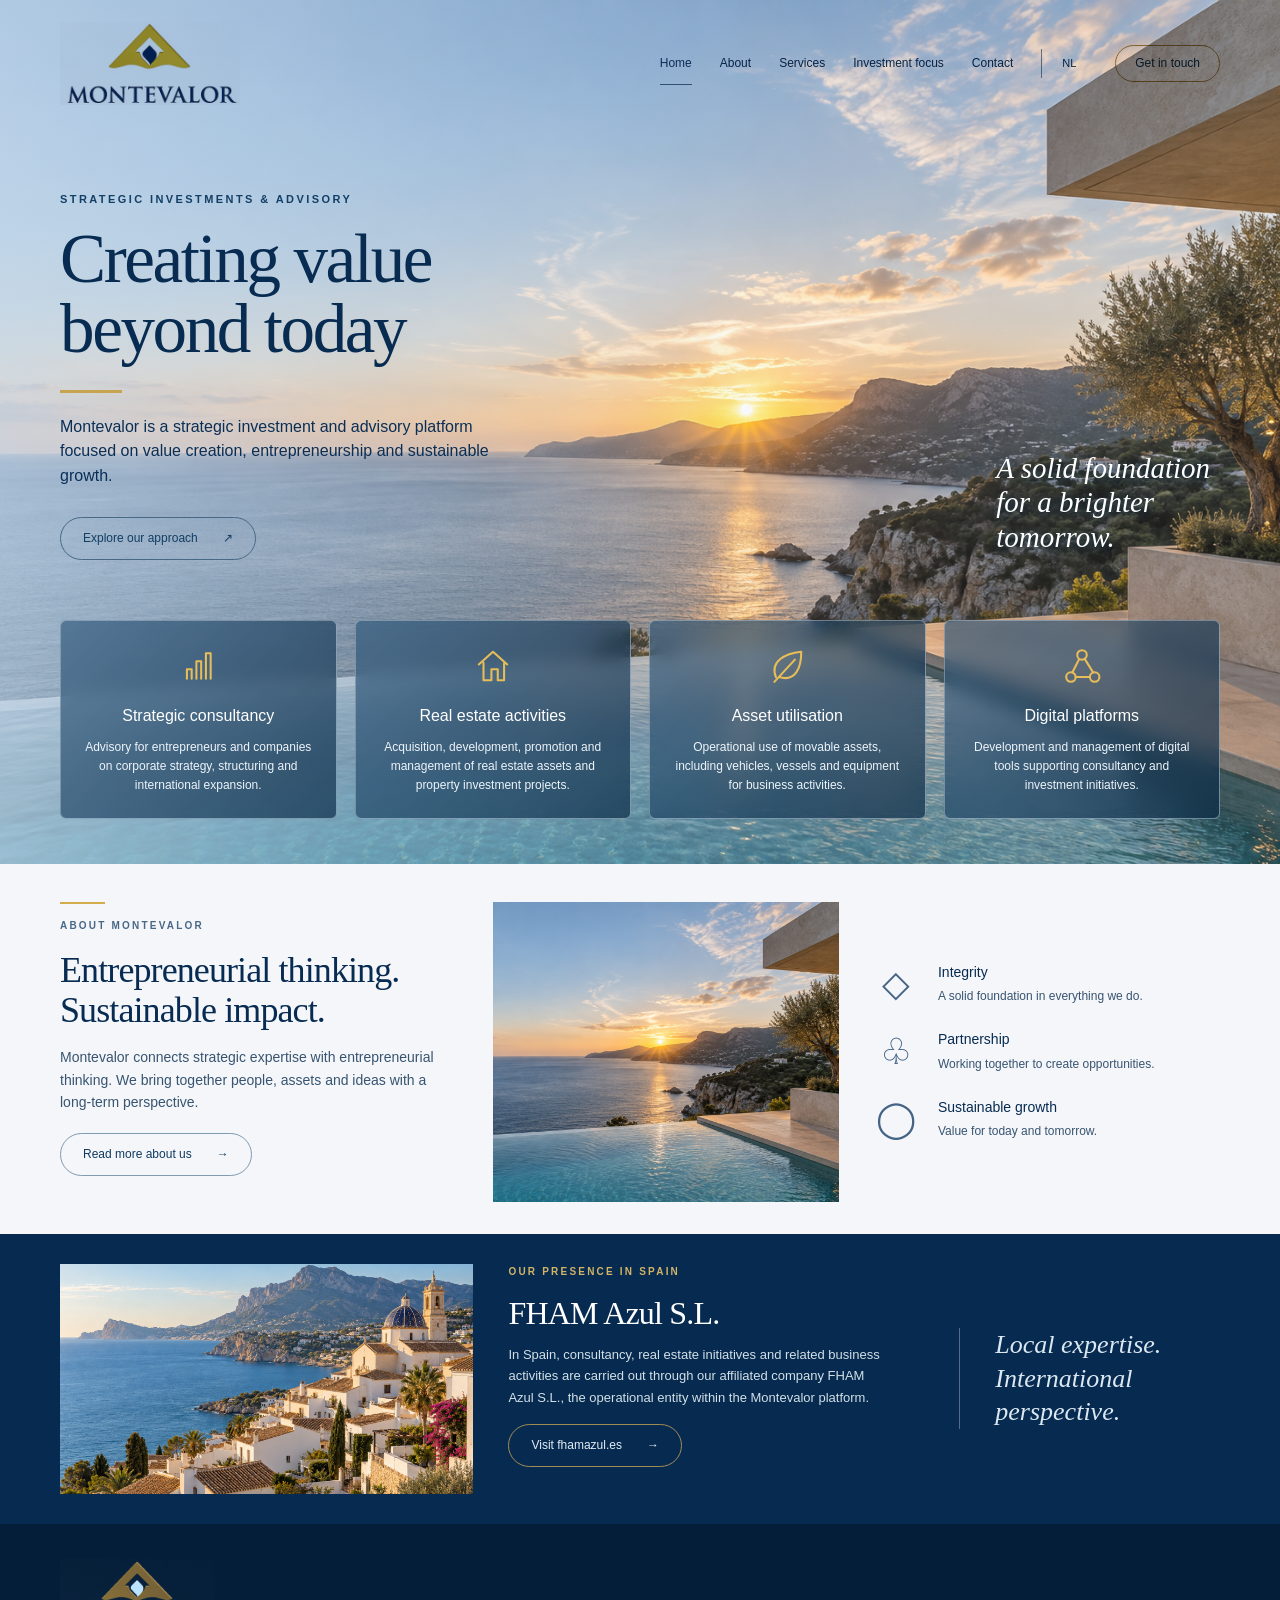
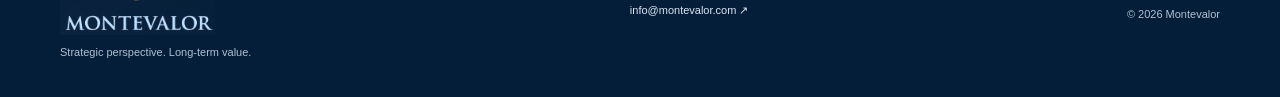
==== commit e215b8e0: "Publish approved bilingual Mediterranean Montevalor website" ====
--- a/index.html
+++ b/index.html
@@ -1,330 +1,3 @@
-<!DOCTYPE html>
-<!DOCTYPE html>
-<html lang="en">
-
-<head>
-
-<meta charset="UTF-8">
-<meta name="viewport" content="width=device-width, initial-scale=1.0">
-
-<title>Montevalor</title>
-
-<link href="https://fonts.googleapis.com/css2?family=Inter:wght@300;400;600&display=swap" rel="stylesheet">
-
-<style>
-
-*{
-box-sizing:border-box;
-}
-
-body{
-margin:0;
-font-family:'Inter',sans-serif;
-background:#0c1c2b;
-color:white;
-line-height:1.6;
-}
-
-nav{
-position:fixed;
-width:100%;
-background:rgba(0,0,0,0.4);
-backdrop-filter:blur(10px);
-padding:15px 40px;
-display:flex;
-justify-content:space-between;
-align-items:center;
-z-index:10;
-}
-
-nav a{
-color:white;
-text-decoration:none;
-margin-left:25px;
-font-size:15px;
-opacity:0.9;
-}
-
-nav a:hover{
-opacity:1;
-}
-
-.logo-nav{
-height:35px;
-}
-
-.hero{
-height:100vh;
-display:flex;
-align-items:center;
-justify-content:center;
-text-align:center;
-padding:40px;
-background:linear-gradient(135deg,#0f4761,#1B6C89);
-}
-
-.hero h1{
-font-size:60px;
-margin-bottom:15px;
-letter-spacing:3px;
-}
-
-.hero p{
-font-size:22px;
-opacity:0.9;
-}
-
-.container{
-max-width:1100px;
-margin:auto;
-padding:100px 30px;
-}
-
-h2{
-font-size:36px;
-margin-bottom:25px;
-color:#3fc1ff;
-}
-
-.services{
-display:grid;
-grid-template-columns:repeat(auto-fit,minmax(250px,1fr));
-gap:30px;
-margin-top:40px;
-}
-
-.card{
-background:#12283b;
-padding:35px;
-border-radius:10px;
-transition:0.3s;
-}
-
-.card:hover{
-transform:translateY(-5px);
-background:#16344c;
-}
-
-.card h3{
-margin-top:0;
-color:#3fc1ff;
-}
-
-.focus{
-display:grid;
-grid-template-columns:repeat(auto-fit,minmax(300px,1fr));
-gap:30px;
-}
-
-.focus-box{
-background:#12283b;
-padding:35px;
-border-radius:10px;
-}
-
-footer{
-background:#08131c;
-text-align:center;
-padding:40px;
-font-size:14px;
-opacity:0.7;
-}
-
-.contact{
-text-align:center;
-font-size:18px;
-}
-
-.logo-center{
-max-width:200px;
-margin-bottom:30px;
-}
-
-</style>
-
-</head>
-
-<body>
-
-
-
-<nav>
-
-<img src="logo.jpg" class="logo-nav">
-
-<div>
-
-<a href="#about">About</a>
-<a href="#services">Services</a>
-<a href="#focus">Investment Focus</a>
-<a href="#contact">Contact</a>
-
-</div>
-
-</nav>
-
-
-
-<section class="hero">
-
-<div>
-
-<img src="logo.jpg" alt="Montevalor logo" class="logo-center">
-
-<h1>Montevalor</h1>
-
-<p>Strategic Investments & Advisory</p>
-
-</div>
-
-</section>
-
-
-
-<section id="about" class="container">
-
-<h2>About</h2>
-
-<p>
-
-Montevalor is a strategic investment and advisory platform focused on real estate,
-corporate structuring and long-term asset development.
-
-The Montevalor platform operates as the umbrella for a range of strategic
-investment and consultancy activities. Within Spain, these activities are
-carried out through its affiliated company <strong>FHAM Azul S.L.</strong>,
-which acts as the operational entity responsible for consultancy,
-real estate initiatives and related business activities.
-
-Through this structure, Montevalor provides a strategic framework for
-investment initiatives, partnerships and international business development,
-while FHAM Azul S.L. executes the operational activities within the Spanish market.
-
-</p>
-
-</section>
-
-
-
-<section id="services" class="container">
-
-<h2>Services</h2>
-
-<div class="services">
-
-<div class="card">
-<h3>Strategic Consultancy</h3>
-<p>
-Advisory services for entrepreneurs and companies regarding
-corporate strategy, structuring and international expansion.
-</p>
-</div>
-
-<div class="card">
-<h3>Real Estate Activities</h3>
-<p>
-Acquisition, development, promotion and management
-of real estate assets and property investment projects.
-</p>
-</div>
-
-<div class="card">
-<h3>Asset Utilisation</h3>
-<p>
-Operational use of movable assets such as
-vehicles, vessels and equipment for business activities.
-</p>
-</div>
-
-<div class="card">
-<h3>Digital Platforms</h3>
-<p>
-Development and management of digital tools supporting
-consultancy and investment initiatives.
-</p>
-</div>
-<p style="margin-top:40px; opacity:0.8; font-size:16px;">
-
-Within Spain, the above activities are executed through
-<strong>FHAM Azul S.L.</strong>, the operational company operating under
-the Montevalor platform.
-
-</p>
-</div>
-
-</section>
-
-
-
-<section id="focus" class="container">
-
-<h2>Investment Focus</h2>
-
-<div class="focus">
-
-<div class="focus-box">
-<h3>Real Estate</h3>
-<p>
-Strategic property investment, development and asset management
-with a focus on long-term value creation.
-</p>
-</div>
-
-<div class="focus-box">
-<h3>Corporate Structuring</h3>
-<p>
-Support for international corporate structures,
-investment vehicles and strategic partnerships.
-</p>
-</div>
-
-<div class="focus-box">
-<h3>Strategic Investments</h3>
-<p>
-Participation in long-term ventures and investment initiatives
-aligned with sustainable asset development.
-</p>
-</div>
-
-</div>
-
-</section>
-
-
-
-<section id="contact" class="container contact">
-
-<h2>Contact</h2>
-
-<p>
-
-For business inquiries:
-
-<br><br>
-
-<strong>Montevalor</strong>
-
-<br><br>
-
-info@montevalor.com
-
-</p>
-
-</section>
-
-
-
-<footer>
-
-Montevalor © 2026
-
-</footer>
-
-
-
-</body>
-
-</html>
-
-
-
+<!doctype html>
+<html lang="en"><head><meta charset="utf-8"><meta name="viewport" content="width=device-width, initial-scale=1"><title>Home | Montevalor — Strategic Investments &amp; Advisory</title><meta name="description" content="Montevalor is a strategic investment and advisory platform focused on value creation, entrepreneurship and sustainable growth."><meta name="theme-color" content="#081e32"><link rel="canonical" href="https://montevalor.com/"><link rel="alternate" hreflang="en" href="https://montevalor.com/"><link rel="alternate" hreflang="nl" href="https://montevalor.com/nl/"><link rel="alternate" hreflang="x-default" href="https://montevalor.com/"><meta property="og:type" content="website"><meta property="og:site_name" content="Montevalor"><meta property="og:title" content="Home | Montevalor — Strategic Investments &amp; Advisory"><meta property="og:description" content="Montevalor is a strategic investment and advisory platform focused on value creation, entrepreneurship and sustainable growth."><meta property="og:url" content="https://montevalor.com/"><meta property="og:image" content="https://montevalor.com/logo.jpg"><meta property="og:image:alt" content="Montevalor logo"><meta name="twitter:card" content="summary"><link rel="icon" href="logo.jpg" type="image/jpeg"><link rel="stylesheet" href="assets/site.css?v=3"><script src="assets/site.js" defer></script><script type="application/ld+json">{"@context": "https://schema.org", "@type": "Organization", "name": "Montevalor", "url": "https://montevalor.com/", "logo": "https://montevalor.com/logo.jpg", "email": "info@montevalor.com"}</script></head>
+<body class="homepage"><a class="skip" href="#main">Skip to content</a><header class="header"><div class="header-inner"><a class="brand" href="index.html" aria-label="Montevalor home"><span class="logo-window"><img src="logo.jpg" alt="Montevalor" width="908" height="908"></span></a><button class="menu-toggle" aria-expanded="false" aria-controls="navigation" data-open="Menu" data-close="Close menu" hidden>Menu</button><nav id="navigation" aria-label="Main navigation"><a href="index.html" aria-current="page">Home</a><a href="about.html">About</a><a href="services.html">Services</a><a href="investment-focus.html">Investment focus</a><a href="contact.html">Contact</a><a class="language" href="nl/index.html" lang="nl" hreflang="nl">NL</a><a class="nav-contact" href="contact.html">Get in touch</a></nav></div></header><main id="main"><section class="hero"><div class="hero-copy"><p class="eyebrow">STRATEGIC INVESTMENTS & ADVISORY</p><h1>Creating value<br>beyond today</h1><p class="lead">Montevalor is a strategic investment and advisory platform focused on value creation, entrepreneurship and sustainable growth.</p><div class="actions"><a class="button " href="about.html">Explore our approach <span aria-hidden="true">↗</span></a><a class="button secondary" href="contact.html">Start a conversation <span aria-hidden="true">↗</span></a></div></div><blockquote class="hero-quote">A solid foundation<br>for a brighter<br>tomorrow.</blockquote></section><div id="services" class="hero-services"><div class="cards"><article class="card"><svg class="service-icon" viewBox="0 0 24 24" aria-hidden="true"><path d="M5 20v-6h3v6M11 20V9h3v11M17 20V4h3v16"/></svg><h3>Strategic consultancy</h3><p>Advisory for entrepreneurs and companies on corporate strategy, structuring and international expansion.</p></article><article class="card"><svg class="service-icon" viewBox="0 0 24 24" aria-hidden="true"><path d="m3 11 9-8 9 8M6 10v11h5v-7h4v7h4V10"/></svg><h3>Real estate activities</h3><p>Acquisition, development, promotion and management of real estate assets and property investment projects.</p></article><article class="card"><svg class="service-icon" viewBox="0 0 24 24" aria-hidden="true"><path d="M5 19C1 9 11 4 21 3c0 11-4 19-14 16M4 22 17 8"/></svg><h3>Asset utilisation</h3><p>Operational use of movable assets, including vehicles, vessels and equipment for business activities.</p></article><article class="card"><svg class="service-icon" viewBox="0 0 24 24" aria-hidden="true"><circle cx="12" cy="5" r="3"/><circle cx="5" cy="19" r="3"/><circle cx="20" cy="19" r="3"/><path d="m10 8-4 8m8-8 5 8M8 19h9"/></svg><h3>Digital platforms</h3><p>Development and management of digital tools supporting consultancy and investment initiatives.</p></article></div></div><section id="about" class="reference-about"><div><p class="eyebrow">ABOUT MONTEVALOR</p><h2>Entrepreneurial thinking. Sustainable impact.</h2><p>Montevalor connects strategic expertise with entrepreneurial thinking. We bring together people, assets and ideas with a long-term perspective.</p><a class="button secondary" href="about.html">Read more about us <span>→</span></a></div><img class="terrace-photo" src="assets/mediterranean-coast.png" alt="Mediterranean terrace overlooking the sea" width="1536" height="1024" loading="lazy"><div class="values"><div class="value"><span aria-hidden="true">◇</span><div><h3>Integrity</h3><p>A solid foundation in everything we do.</p></div></div><div class="value"><span aria-hidden="true">♧</span><div><h3>Partnership</h3><p>Working together to create opportunities.</p></div></div><div class="value"><span aria-hidden="true">◯</span><div><h3>Sustainable growth</h3><p>Value for today and tomorrow.</p></div></div></div></section><section class="section"><div class="spain"><img class="spain-photo" src="assets/spain-coast.png" alt="Mediterranean coast" width="1536" height="1024" loading="lazy"><div><p class="eyebrow">OUR PRESENCE IN SPAIN</p><h2>FHAM Azul S.L.</h2><p>In Spain, consultancy, real estate initiatives and related business activities are carried out through our affiliated company FHAM Azul S.L., the operational entity within the Montevalor platform.</p><a class="button secondary" href="https://fhamazul.es">Visit fhamazul.es <span>→</span></a></div><blockquote class="spain-quote">Local expertise.<br>International<br>perspective.</blockquote></div></section></main><footer><div class="footer-inner"><div><span class="footer-logo"><img src="logo.jpg" alt="Montevalor" width="908" height="908"></span><p>Strategic perspective. Long-term value.</p></div><a href="mailto:info@montevalor.com">info@montevalor.com ↗</a><p>© 2026 Montevalor</p></div></footer></body></html>
--- a/assets/site.css
+++ b/assets/site.css
@@ -0,0 +1,4 @@
+:root{--navy:#081e32;--blue:#164d69;--gold:#ddbe77;--text:#f4f2ec;--muted:#becdd7;--line:rgba(213,222,227,.18)}*{box-sizing:border-box}html{scroll-behavior:smooth;scroll-padding-top:110px}body{margin:0;background:var(--navy);color:var(--text);font:16px/1.75 -apple-system,BlinkMacSystemFont,"Segoe UI",sans-serif}a{color:inherit;text-decoration:none}button{font:inherit}a,button{-webkit-tap-highlight-color:transparent}a:focus-visible,button:focus-visible{outline:3px solid var(--gold);outline-offset:6px}p{color:var(--muted);margin:0 0 24px}h1,h2,h3{font-family:Georgia,"Times New Roman",serif;font-weight:400;line-height:1.12;margin:0 0 24px}h1{font-size:clamp(44px,5.4vw,78px);letter-spacing:-.04em}h1 em{font-weight:400;color:var(--gold)}h2{font-size:clamp(32px,3.4vw,48px);letter-spacing:-.025em}h3{font-size:26px;line-height:1.25}.eyebrow{font-size:11px;letter-spacing:.22em;color:var(--gold);font-weight:600;line-height:1.7;margin-bottom:24px}.header{position:sticky;top:0;z-index:20;background:rgba(7,26,44,.94);backdrop-filter:blur(18px);border-bottom:1px solid var(--line)}.header-inner{max-width:1280px;margin:auto;padding:16px 48px;display:flex;align-items:center;justify-content:space-between;gap:30px}.brand{display:block;flex-shrink:0}.logo-window{display:block;position:relative;width:142px;height:64px;overflow:hidden;background:#fff;border-radius:2px}.logo-window img{position:absolute;max-width:none;width:166px;height:166px;left:-12px;top:-43px}nav{display:flex;align-items:center;gap:28px}nav a{font-size:13px;padding:10px 0;color:#d6e0e6;white-space:nowrap}nav a:hover,nav a[aria-current]{color:var(--gold)}nav a[aria-current]{box-shadow:0 1px var(--gold)}nav .language{border:1px solid var(--line);padding:5px 11px;font-size:11px}.hero{max-width:1440px;margin:auto;min-height:660px;display:grid;grid-template-columns:1.25fr 1fr;align-items:center;padding:85px max(48px,calc((100% - 1184px)/2));gap:55px;position:relative;background:radial-gradient(ellipse at 84% 65%,#206584 0,transparent 55%),linear-gradient(125deg,#081e32,#0e354e);overflow:hidden}.hero-copy{position:relative;z-index:1}.lead{font-size:18px;max-width:640px;line-height:1.85}.actions{display:flex;gap:14px;flex-wrap:wrap;margin-top:35px}.button{display:inline-flex;align-items:center;justify-content:space-between;gap:24px;padding:13px 22px;background:var(--gold);color:#102b40;font-size:13px;font-weight:600;border:1px solid var(--gold);transition:background .2s,transform .2s}.button:hover{background:#edcf8a;transform:translateY(-2px)}.button.secondary{color:var(--text);background:transparent;border-color:rgba(255,255,255,.3)}.button.secondary:hover{background:rgba(255,255,255,.08)}.hero-art{position:relative;display:flex;min-width:0;align-items:center;justify-content:center;flex-direction:column;padding:35px 0}.orbit{position:absolute;width:460px;height:460px;max-width:120%;border:1px solid rgba(223,192,118,.25);border-radius:50%;transform:rotate(-25deg)}.orbit:before,.orbit:after{content:"";position:absolute;inset:28px -18px;border:1px solid rgba(223,192,118,.14);border-radius:50%}.orbit:after{inset:65px -40px}.logo-plaque{position:relative;width:100%;max-width:355px;aspect-ratio:1;background:#fff;box-shadow:0 30px 80px #03142277;border:8px solid rgba(255,255,255,.1);transform:rotate(-3deg)}.logo-plaque img{width:100%;height:100%;display:block}.art-caption{position:relative;font-size:9px;letter-spacing:.2em;margin-top:42px;color:#d4dee3}.horizon{max-width:1280px;margin:auto;display:flex;justify-content:space-between;gap:20px;padding:23px 48px;border-bottom:1px solid var(--line);font-size:10px;letter-spacing:.15em;color:var(--muted)}.horizon span:first-child{color:var(--gold)}.section{max-width:1280px;margin:auto;padding:80px 48px}.intro-grid{display:grid;grid-template-columns:1fr 2fr;gap:70px}.intro-grid p:not(.eyebrow){max-width:750px;font-size:18px}.text-link{display:inline-block;border-bottom:1px solid var(--gold);padding-bottom:5px;font-size:13px;color:var(--gold);margin-top:15px}.section-heading{display:flex;align-items:center;justify-content:space-between;gap:24px;margin-bottom:15px}.cards{display:grid;grid-template-columns:repeat(auto-fit,minmax(225px,1fr));gap:20px;margin:32px 0}.card{padding:30px 26px;background:linear-gradient(145deg,rgba(70,115,143,.19),rgba(32,65,88,.14));border:1px solid var(--line);position:relative}.number{font-family:Georgia,serif;color:var(--gold);display:block;margin-bottom:42px;font-size:17px}.card p{font-size:14px;margin-bottom:0}.card .detail{border-top:1px solid var(--line);padding-top:22px;margin-top:24px}.spain{padding:55px;background:linear-gradient(115deg,#163d54,#164f6a);display:grid;grid-template-columns:1fr 1fr;gap:55px;border:1px solid var(--line)}.spain h2{font-size:37px}.spain p{color:#d3e0e7}.spain .eyebrow{color:var(--gold)}.entity{color:var(--gold);font-size:14px}.entity span{font-size:10px;letter-spacing:.12em;color:#c4d3dc}.invitation{text-align:center;padding-top:65px;padding-bottom:100px}.invitation h2{margin-bottom:35px}.page-hero{max-width:none;padding:95px max(48px,calc((100% - 1184px)/2)) 80px;background:radial-gradient(ellipse at 100% 100%,#1b536d,transparent 65%),#0b293f;border-bottom:1px solid var(--line)}.page-hero h1{max-width:900px}.page-hero .lead{max-width:800px}.services-grid .cards{grid-template-columns:1fr 1fr}.services-grid .card{padding:42px}.contact-grid{display:grid;grid-template-columns:1.3fr 1fr;gap:70px;align-items:center}.contact-card{padding:40px;border:1px solid var(--line);background:#113247}.email{display:block;font-family:Georgia,serif;font-size:clamp(22px,2.5vw,34px);margin:20px 0 28px;overflow-wrap:anywhere}.small{font-size:12px;margin:20px 0 0}.contact-grid h2{font-size:34px}footer{border-top:1px solid var(--line);background:#061827}.footer-inner{max-width:1280px;margin:auto;padding:45px 48px;display:flex;justify-content:space-between;gap:30px;align-items:center;font-size:12px}.footer-inner strong{font-family:Georgia,serif;letter-spacing:.16em;font-weight:400;font-size:18px;color:var(--gold)}.footer-inner p{margin:8px 0 0}.skip{position:fixed;top:-100px;left:20px;background:var(--gold);color:var(--navy);padding:10px 20px;z-index:100}.skip:focus{top:15px}.menu-toggle{background:transparent;border:1px solid var(--line);color:white;padding:8px 15px}.menu-toggle[hidden]{display:none}@media(min-width:901px){.menu-toggle{display:none}}@media(max-width:1050px){nav{gap:16px}.header-inner{padding-inline:30px}.hero{gap:30px}.logo-plaque{max-width:300px}.hero h1{font-size:56px}}@media(max-width:900px){.header-inner{flex-wrap:wrap;padding:14px 24px;gap:12px}.header nav{width:100%;flex-wrap:wrap;padding:16px 0;gap:12px 22px}.js .header nav{display:none}.js .header nav.open{display:flex}.hero{padding:65px 28px;min-height:0;gap:35px;grid-template-columns:1.2fr 1fr}.hero h1{font-size:46px}.hero-art .orbit{height:300px}.section{padding:58px 28px}.page-hero{padding:65px 28px}.intro-grid{gap:30px}.spain{padding:32px;gap:30px}.spain h2{font-size:31px}.contact-grid{gap:28px}.horizon{padding:20px 28px}.horizon span:last-child{display:none}.footer-inner{padding:35px 28px;flex-wrap:wrap}}@media(max-width:620px){.hero{grid-template-columns:1fr;padding:50px 24px 35px}.hero h1{font-size:48px}.hero-art{padding:30px 35px 10px}.logo-plaque{max-width:235px}.hero-art .orbit{width:295px;height:295px}.art-caption{margin-top:30px}.lead{font-size:16px}.horizon{font-size:9px;letter-spacing:.05em}.horizon span:first-child{display:none}.section{padding:46px 24px}.intro-grid,.spain,.contact-grid{grid-template-columns:1fr;gap:22px}.services-grid .cards{grid-template-columns:1fr}.services-grid .card{padding:28px}.section-heading{display:block}.section-heading .text-link{margin-top:0}.card{padding:28px}.number{margin-bottom:26px}.spain{padding:28px}.spain h2{font-size:32px}.page-hero{padding:55px 24px}.page-hero h1{font-size:43px}.contact-card{padding:26px}.footer-inner{display:block}.footer-inner>a{display:inline-block;margin:25px 0 12px}.invitation{padding-block:55px 65px}.header nav a{min-height:44px}.header nav{align-items:center}.logo-window{width:124px;height:56px}.logo-window img{width:145px;height:145px;left:-10px;top:-38px}}@media(prefers-reduced-motion:reduce){html{scroll-behavior:auto}*{transition:none!important}}
+/* Mediterranean reference direction */
+:root{--navy:#072749;--gold:#c39c47;--text:#082b51;--muted:#385470;--line:rgba(14,51,83,.16)}body{background:#fff;color:var(--text);max-width:1440px;margin:auto}p{color:var(--muted)}.header{position:relative;background:#eff5fb;border:0;backdrop-filter:none}.header-inner{padding:22px 60px;max-width:1280px}.logo-window{background:transparent;width:180px;height:83px;mix-blend-mode:multiply}.logo-window img{width:207px;height:207px;left:-14px;top:-55px}nav a{color:#0b3156;font-size:12px}.nav-contact{border:1px solid #a8863e;border-radius:24px;padding:7px 19px}nav .language{border:0;border-left:1px solid #728a9f;padding-left:20px}.homepage{background:#fff}.homepage .header{position:absolute;top:0;left:0;right:0;background:transparent;max-width:1440px;margin:auto;z-index:10}.homepage main{background-image:linear-gradient(90deg,rgba(212,230,247,.65),rgba(225,237,245,.1) 60%),url('mediterranean-coast.png');background-size:100% 880px,auto 880px;background-position:center top;background-repeat:no-repeat}.hero{background:none;max-width:1280px;padding:180px 60px 50px;min-height:620px;grid-template-columns:1fr 1fr;gap:80px;overflow:visible}.hero h1{font-size:clamp(48px,5.4vw,76px);letter-spacing:-.035em;max-width:610px;line-height:1.02;margin-bottom:25px}.hero .eyebrow{color:#123f66;margin-bottom:15px;font-size:11px}.hero .lead{font-size:16px;line-height:1.55;max-width:430px;color:#092f57}.hero .lead:before{content:"";display:block;width:62px;height:3px;background:#c7a44f;margin-bottom:22px}.hero .actions{margin-top:28px}.hero .actions .secondary{display:none}.button{border-radius:30px;background:transparent;border:1px solid #486986;color:#133e64;padding:10px 22px;font-size:12px;font-weight:400;gap:25px}.button:hover{background:#e7edf3}.button.secondary{border-color:#819bb1;color:#103a60}.hero-quote{font:italic 29px/1.2 Georgia,serif;color:#fff;text-shadow:0 2px 12px #092b48;justify-self:end;align-self:end;margin:0 10px 15px 0;padding:0;max-width:250px}.hero-services{max-width:1280px;margin:auto;padding:0 60px 45px}.hero-services .cards{grid-template-columns:repeat(4,1fr);gap:18px;margin:0}.hero-services .card{text-align:center;color:white;background:linear-gradient(135deg,rgba(42,85,122,.62),rgba(7,39,67,.67));backdrop-filter:blur(9px);border:1px solid rgba(227,239,249,.4);border-radius:6px;padding:26px 20px 22px}.hero-services .card p{color:#eef4fa;font-size:12px;line-height:1.6}.hero-services h3{font-family:inherit;font-size:16px;font-weight:400;margin:12px 0}.service-icon{width:38px;height:38px;fill:none;stroke:#e7bd58;stroke-width:1.3;stroke-linecap:round;stroke-linejoin:round}.reference-about{display:grid;grid-template-columns:1.15fr 1fr 1fr;gap:35px;padding:38px 60px 32px;background:#f4f6fa;align-items:stretch;max-width:1280px;margin:auto}.reference-about h2{font-size:36px;margin-bottom:16px}.reference-about p:not(.eyebrow){font-size:14px;line-height:1.6;margin-bottom:20px}.reference-about .eyebrow{font-size:10px;color:#496886;margin-bottom:16px}.reference-about .eyebrow:before{content:"";display:block;width:45px;height:2px;background:#d2ab4b;margin-bottom:13px}.terrace-photo{height:100%;min-height:300px;width:100%;object-fit:cover;object-position:90% center}.values{padding:15px 0;display:flex;justify-content:center;flex-direction:column;gap:25px}.value{display:flex;gap:20px;align-items:center}.value>span{font-size:36px;color:#446385;line-height:1;width:44px;flex-shrink:0;text-align:center}.value h3{font:500 14px/1.3 -apple-system,BlinkMacSystemFont,"Segoe UI",sans-serif;margin:0 0 6px}.value p{font-size:12px!important;line-height:1.5!important;margin:0!important}.homepage .section{max-width:none;padding:30px max(60px,calc((100% - 1160px)/2));background:#062a50}.spain{padding:0;background:transparent;border:0;grid-template-columns:1fr 1fr 1fr;gap:35px;align-items:center}.spain-photo{width:100%;height:230px;object-fit:cover;object-position:70% center}.spain h2{font-size:32px;color:#fff;margin-bottom:12px}.spain .eyebrow{font-size:10px;color:#d3b467;margin-bottom:10px}.spain p{font-size:13px;line-height:1.65}.spain .button{color:#e3edf5;border-color:#a28c55}.spain .button:hover{background:#184566}.spain>div:last-child{border-left:1px solid #ffffff44;padding-left:30px}.entity{color:#ddbe77}.inner-page .section:has(.spain){background:#082e53;max-width:none}.inner-page .spain{max-width:1160px;margin:auto}.inner-page .page-hero{background:linear-gradient(90deg,#e5eef6eF,#eef3f5b5),url('mediterranean-coast.png') center 38%/cover;border:0}.inner-page .cards .card{background:#f0f4f8;color:#082b51;border-color:#d6e0e8}.inner-page .eyebrow{color:#866717}.contact-card{background:#eff4f8}.page-hero h1{font-size:64px}.invitation{background:#f5f7fa}footer{background:#041d38;border:0;color:#dce7f1}.footer-inner{padding:35px 60px;font-size:11px}.footer-inner p{color:#afc1d2}.footer-logo{position:relative;display:block;width:155px;height:76px;overflow:hidden;mix-blend-mode:screen}.footer-logo img{position:absolute;width:180px;height:180px;left:-13px;top:-47px;filter:invert(1) hue-rotate(180deg)}.menu-toggle{color:#0b3156;border-color:#607e9a}.inner-page .spain .eyebrow{color:#ddbe77}@media(max-width:1100px){nav{gap:14px}.header-inner{padding-inline:35px}.logo-window{width:145px;height:68px}.logo-window img{width:168px;height:168px;left:-11px;top:-44px}.hero{padding-inline:40px;gap:35px}.hero-services{padding-inline:40px}.reference-about{padding-inline:40px;gap:25px}.reference-about h2{font-size:30px}.hero-services h3{font-size:14px}.hero-services .card{padding:22px 14px}.homepage .section{padding-inline:40px}.spain{gap:25px}}@media(max-width:900px){.homepage .header{position:relative;background:#c2d9ed}.header-inner{padding:12px 24px}.header nav{background:#eaf2f9;padding:16px;border-radius:5px}.hero{padding:45px 28px;min-height:450px}.hero h1{font-size:54px}.hero-services{padding:0 28px 32px}.hero-services .cards{gap:12px}.hero-quote{font-size:24px}.reference-about{grid-template-columns:1fr 1fr;padding:32px 28px}.values{grid-column:1/-1;flex-direction:row;gap:24px}.value{flex:1;gap:10px}.spain{grid-template-columns:1fr 1fr}.spain>div:last-child{grid-column:1/-1;border:0;padding:0}.spain-photo{height:190px}.homepage .section{padding:30px 28px}.page-hero h1{font-size:50px}}@media(max-width:620px){.homepage main{background-size:auto 940px;background-position:58% top}.hero{display:block;padding:40px 24px 30px;min-height:420px}.hero h1{font-size:48px}.hero .lead{max-width:310px;font-size:15px}.hero .eyebrow{font-size:9px}.hero-quote{display:none}.hero-services{padding:0 20px 25px}.hero-services .cards{grid-template-columns:1fr 1fr;gap:10px}.hero-services .card{padding:17px 10px}.hero-services h3{font-size:14px;margin-top:7px}.hero-services .card p{font-size:11px}.service-icon{width:30px;height:30px}.reference-about{grid-template-columns:1fr;padding:30px 24px;gap:24px}.reference-about h2{max-width:340px;font-size:34px}.terrace-photo{height:250px;min-height:0}.values{flex-direction:column;grid-column:auto;gap:25px}.value{gap:20px}.value h3{font-size:15px}.value p{font-size:13px!important}.spain{grid-template-columns:1fr}.spain>div:last-child{grid-column:auto}.spain-photo{height:220px}.homepage .section{padding:28px 24px}.footer-inner{padding:30px 24px}.page-hero h1{font-size:43px}.logo-window{width:135px;height:63px}.logo-window img{width:156px;height:156px;top:-41px;left:-10px}}
+.homepage .header{mix-blend-mode:multiply}.homepage .header:has(nav.open){mix-blend-mode:normal}.homepage .header:has(nav.open) .brand{mix-blend-mode:multiply}nav a[aria-current]{color:#163e63;box-shadow:0 1px #52718b}.hero-quote{font-weight:400}.homepage .spain>div:nth-child(2){align-self:start}.homepage .spain>div:last-child{border:0;padding:0}.spain .spain-quote{border-left:1px solid #ffffff50!important;padding-left:35px!important;font:italic 26px/1.3 Georgia,serif;color:#dce8f1}.homepage .spain{grid-template-columns:1.1fr 1fr .8fr}.homepage .spain p{margin-bottom:16px}@media(max-width:900px){.homepage .spain{grid-template-columns:1fr 1fr}.homepage .spain .spain-quote{grid-column:1/-1;font-size:23px;border-left:0!important;padding:12px 0 0!important}}@media(max-width:620px){.homepage .spain{grid-template-columns:1fr}}
